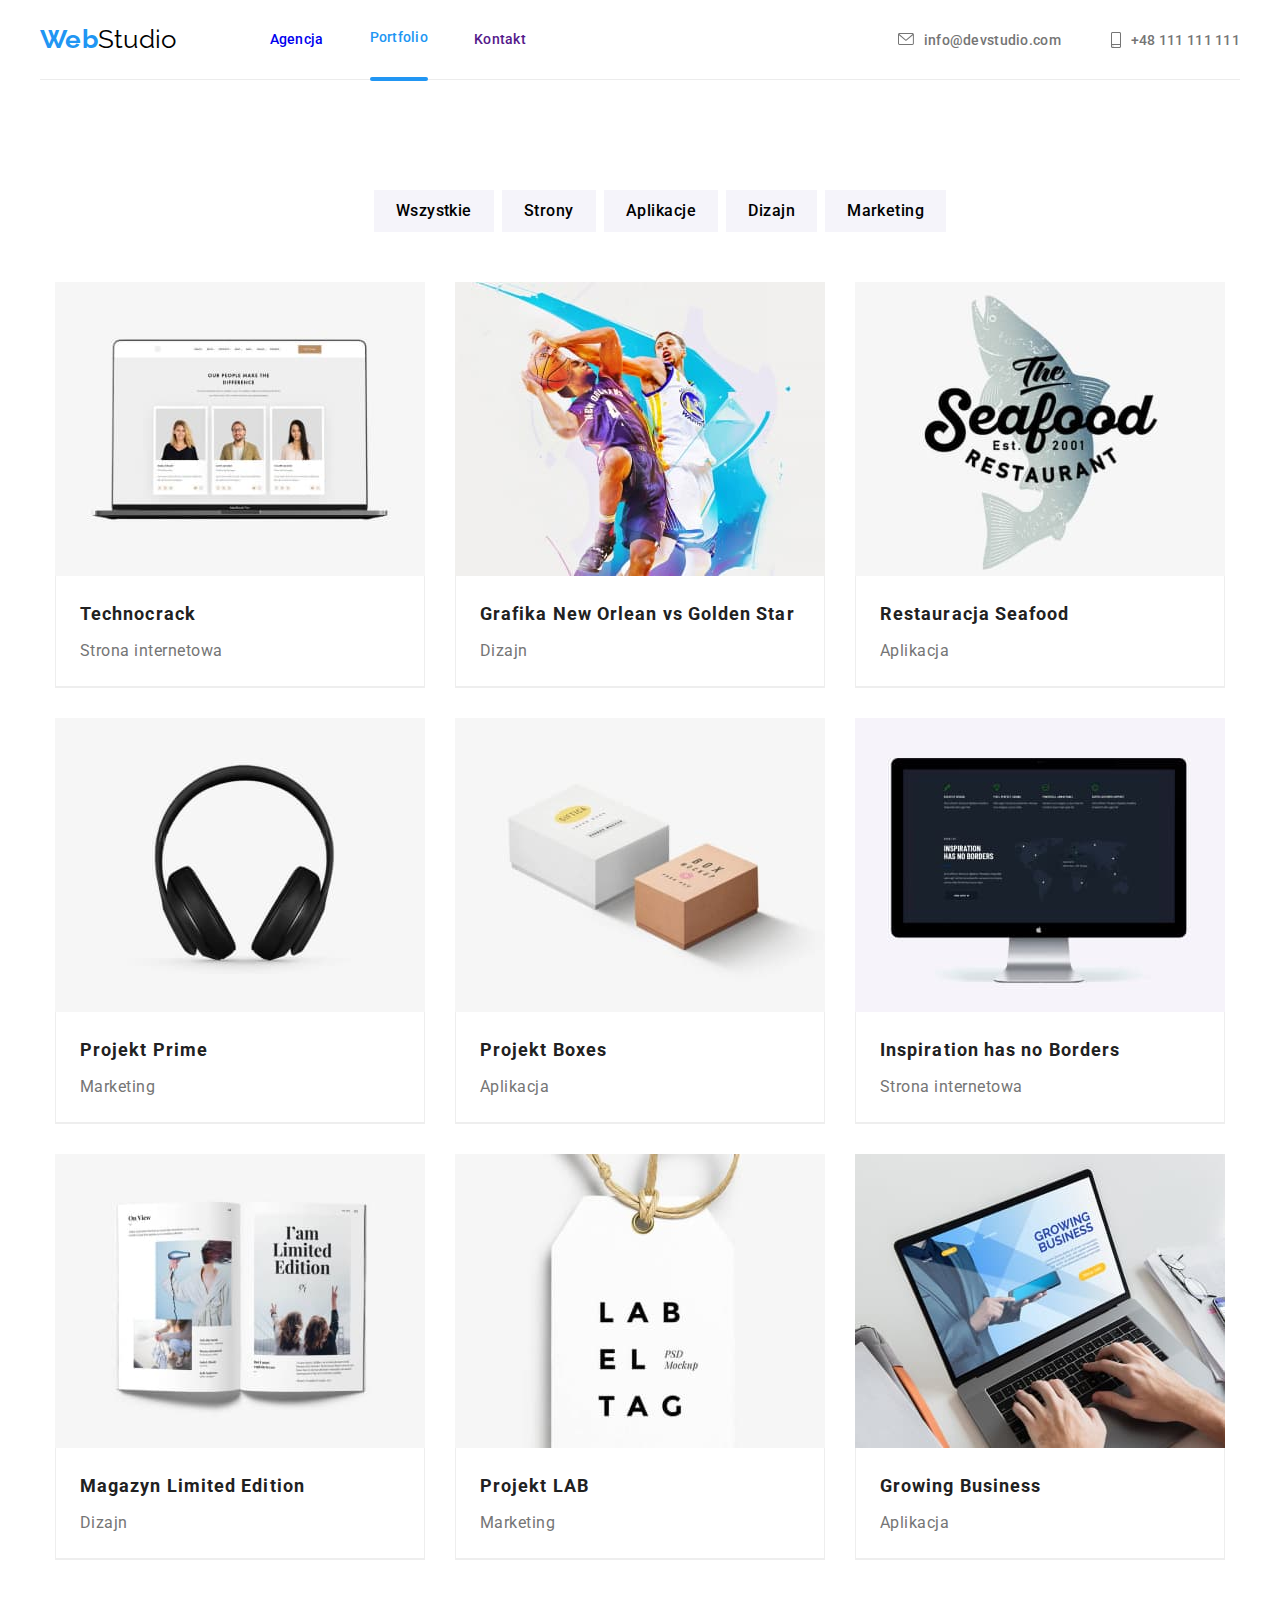
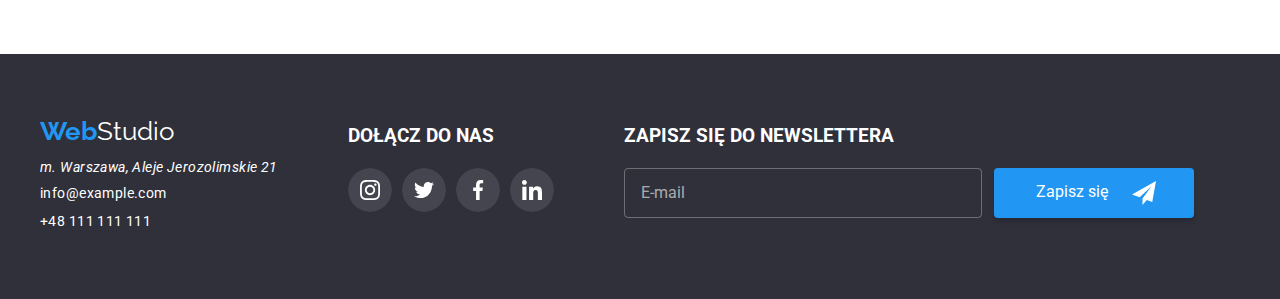
==== portfolio.html @ c9d97551 "BEM implemented into footer" ====
<!DOCTYPE html>
<html lang="pl">
<head>
    <link rel="preconnect" href="https://fonts.googleapis.com">
    <link rel="preconnect" href="https://fonts.gstatic.com" crossorigin>
    <link
        href="https://fonts.googleapis.com/css2?family=Oleo+Script&family=Raleway:wght@700&family=Roboto:wght@400;500;700;900&display=swap"
        rel="stylesheet">
    <title>goit-markup-hw-07</title>
    <meta charset="utf-8" />
    <link rel="stylesheet" href="./css/modern-normalize.min.css" />
    <link rel="stylesheet" href="./css/styles.css" />
</head>
    <body>
        <header class="header">
            <nav>
                <ul class="header__pages">
                    <li class="header__name">
                        <a href="./index.html">
                            <span class="title-left">Web</span><span class="title-right">Studio</span></a></li>
                    <li class="header__nav-list"><a class="header__link"
                            href="./index.html">Agencja</a></li>
                    <li class="header__nav-list header__pages-list--active"><a class="header__link header__link--active" href="./portfolio.html">Portfolio</a></li>
                    <li class="header__nav-list"><a class="header__link" href="">Kontakt</a></li>
                </ul>
            </nav>
            <div>
                <ul class="header__contacts">
                    <li class="header__contacts-list">
                        <a class="header__contacts-link" href="mailto:info@devstudio.com"><svg class="header__icon-mail">
                                <use href="./images/icons.svg#icon-envelope"></use>
                            </svg>info@devstudio.com</a>
                    </li>
                    <li class="header__contacts-list">
                        <a class="header__contacts-link" href="tel:+48111111111"><svg class="header__icon-phone">
                                <use href="./images/icons.svg#icon-smartphone"></use>
                            </svg>+48 111 111 111</a>
                    </li>
                </ul>
            </div>
        </header>
        <main class="container section">
            <div class="portfolio-button-box">
                <ul class="button-portfolio">
                    <li class="portfolio-button-list"><button class="portfolio-button-list-box" type="button">Wszystkie</button></li>
                    <li class="portfolio-button-list"><button class="portfolio-button-list-box" type="button">Strony</button></li>
                    <li class="portfolio-button-list"><button class="portfolio-button-list-box" type="button">Aplikacje</button></li>
                    <li class="portfolio-button-list"><button class="portfolio-button-list-box" type="button">Dizajn</button></li>
                    <li class="portfolio-button-list"><button class="portfolio-button-list-box" type="button">Marketing</button></li>
                </ul>
            </div>
            <section class="portfolio-central">
                <ul class="portfolio-central-images">
                    <li class="portfolio-central-images-list">
                        <figure class="portfolio-central-images-list-figure">
                            <img 
                            class="portfolio-central-image-image"
                            src="images/portfolio-technocrack.jpg"
                            alt="Otwarty laptop wyświetlający zdjęcia osób"
                            width="370"
                            height="294"
                            />
                            <div class="portfolio-central-images-list-figure-box">
                                <article class="portfolio-central-images-list-figure-article">
                                    <h4 class="portfolio-central-images-list-figure-article-text">Technocrack jest popularną platformą wykorzystywaną do rozpowszechniania koronawirusa. Firmy
                                        wykorzystują tę platformę
                                        do celów szpiegowskich i ataków na niezabezpieczone serwery konkurencji</h4>
                                </article>
                            </div>
                            <figcaption>
                                <h3>Technocrack</h3>
                                <p class="portfolio-central-images-list-text">Strona internetowa</p>
                            </figcaption>
                        </figure>    
                    </li>
                    <li class="portfolio-central-images-list">
                        <figure class="portfolio-central-images-list-figure">
                            <img
                            src="images/portfolio-neworleanvsgoldenstar.jpg"
                            alt="Dwoje koszukarzy w białej i fioletowej koszulce"
                            width="370"
                            height="294"
                            />
                            <div class="portfolio-central-images-list-figure-box">
                                <article class="portfolio-central-images-list-figure-article">
                                    <h4 class="portfolio-central-images-list-figure-article-text">Technocrack jest popularną platformą wykorzystywaną
                                        do rozpowszechniania koronawirusa. Firmy
                                        wykorzystują tę platformę
                                        do celów szpiegowskich i ataków na niezabezpieczone serwery konkurencji</h4>
                                </article>
                            </div>
                            <figcaption>
                                <h3>Grafika New Orlean vs Golden Star</h3>
                                <p class="portfolio-central-images-list-text">Dizajn</p>
                            </figcaption>
                        </Figure>    
                    </li>
                    <li class="portfolio-central-images-list">
                        <figure class="portfolio-central-images-list-figure">
                            <img
                            src="images/portfolio-restaurantseafood.jpg"
                            alt="Logo restauracji seafood z ryba w tle"
                            width="370"
                            height="294"
                            />
                            <div class="portfolio-central-images-list-figure-box">
                                <article class="portfolio-central-images-list-figure-article">
                                    <h4 class="portfolio-central-images-list-figure-article-text">Technocrack jest popularną platformą wykorzystywaną do rozpowszechniania koronawirusa. Firmy
                                        wykorzystują tę platformę
                                        do celów szpiegowskich i ataków na niezabezpieczone serwery konkurencji</h4>
                                </article>
                            </div>
                            <figcaption>
                                <h3>Restauracja Seafood</h3>
                                <p class="portfolio-central-images-list-text">Aplikacja</p>
                            </figcaption>
                        </Figure>    
                    </li>
                    <li class="portfolio-central-images-list">
                        <figure class="portfolio-central-images-list-figure">
                            <img
                            src="images/portfolio-projectprime.jpg"
                            alt="Czarne nauszne słuchawki"
                            width="370"
                            height="294"
                            />
                            <div class="portfolio-central-images-list-figure-box">
                                <article class="portfolio-central-images-list-figure-article">
                                    <h4 class="portfolio-central-images-list-figure-article-text">Technocrack jest popularną platformą wykorzystywaną do rozpowszechniania koronawirusa. Firmy
                                        wykorzystują tę platformę
                                        do celów szpiegowskich i ataków na niezabezpieczone serwery konkurencji</h4>
                                </article>
                            </div>
                            <figcaption>
                                <h3>Projekt Prime</h3>
                                <p class="portfolio-central-images-list-text">Marketing</p>
                            </figcaption>
                        </Figure>    
                    </li>
                    <li class="portfolio-central-images-list">
                        <figure class="portfolio-central-images-list-figure">
                            <img
                            src="images/portfolio-projectboxes.jpg"
                            alt="Otwarty laptop wyświetlający zdjęcia osób"
                            width="370"
                            height="294"
                            />
                            <div class="portfolio-central-images-list-figure-box">
                                <article class="portfolio-central-images-list-figure-article">
                                    <h4 class="portfolio-central-images-list-figure-article-text">Technocrack jest popularną platformą wykorzystywaną do rozpowszechniania koronawirusa. Firmy
                                        wykorzystują tę platformę
                                        do celów szpiegowskich i ataków na niezabezpieczone serwery konkurencji</h4>
                                </article>
                            </div>
                            <figcaption>
                                <h3>Projekt Boxes</h3>
                                <p class="portfolio-central-images-list-text">Aplikacja</p>
                            </figcaption>
                        </Figure>    
                    </li>
                    <li class="portfolio-central-images-list">
                        <figure class="portfolio-central-images-list-figure">
                            <img
                            src="images/portfolio-inspirationhasnoborders.jpg"
                            alt="Monitor z mapą na ciemnym tle"
                            width="370"
                            height="294"
                            />
                            <div class="portfolio-central-images-list-figure-box">
                                <article class="portfolio-central-images-list-figure-article">
                                    <h4 class="portfolio-central-images-list-figure-article-text">Technocrack jest popularną platformą wykorzystywaną do rozpowszechniania koronawirusa. Firmy
                                        wykorzystują tę platformę
                                        do celów szpiegowskich i ataków na niezabezpieczone serwery konkurencji</h4>
                                </article>
                            </div>
                            <figcaption>
                                <h3>Inspiration has no Borders</h3>
                                <p class="portfolio-central-images-list-text">Strona internetowa</p>
                            </figcaption>
                        </Figure>    
                    </li>
                    <li class="portfolio-central-images-list">
                        <figure class="portfolio-central-images-list-figure">
                            <img
                            src="images/portfolio-magazinlimitededition.jpg"
                            alt="Otwarte czasopismo z damskimi sprawami"
                            width="370"
                            height="294"
                            />
                            <div class="portfolio-central-images-list-figure-box">
                                <article class="portfolio-central-images-list-figure-article">
                                    <h4 class="portfolio-central-images-list-figure-article-text">Technocrack jest popularną platformą wykorzystywaną do rozpowszechniania koronawirusa. Firmy
                                        wykorzystują tę platformę
                                        do celów szpiegowskich i ataków na niezabezpieczone serwery konkurencji</h4>
                                </article>
                            </div>
                            <figcaption>
                                <h3>Magazyn Limited Edition</h3>
                                <p class="portfolio-central-images-list-text">Dizajn</p>
                            </figcaption>
                        </Figure>    
                    </li>
                    <li class="portfolio-central-images-list">
                        <figure class="portfolio-central-images-list-figure">
                            <img
                            src="images/portfolio-projectlab.jpg"
                            alt="Biała zawieszka z napisem lab el tag"
                            width="370"
                            height="294"
                            />
                            <div class="portfolio-central-images-list-figure-box">
                                <article class="portfolio-central-images-list-figure-article">
                                    <h4 class="portfolio-central-images-list-figure-article-text">Technocrack jest popularną platformą wykorzystywaną do rozpowszechniania koronawirusa. Firmy
                                        wykorzystują tę platformę
                                        do celów szpiegowskich i ataków na niezabezpieczone serwery konkurencji</h4>
                                </article>
                            </div>
                            <figcaption>
                                <h3>Projekt LAB</h3>
                                <p class="portfolio-central-images-list-text">Marketing</p>
                            </figcaption>
                        </Figure>    
                    </li>
                    <li class="portfolio-central-images-list">
                        <figure class="portfolio-central-images-list-figure">
                            <img
                            src="images/portfolio-growingbusiness.jpg"
                            alt="Otwarty laptop wyświetlający zdjęcia osób"
                            width="370"
                            height="294"
                            />
                            <div class="portfolio-central-images-list-figure-box">
                                <article class="portfolio-central-images-list-figure-article">
                                    <h4 class="portfolio-central-images-list-figure-article-text">Technocrack jest popularną platformą wykorzystywaną do rozpowszechniania koronawirusa. Firmy
                                        wykorzystują tę platformę
                                        do celów szpiegowskich i ataków na niezabezpieczone serwery konkurencji</h4>
                                </article>
                            </div>
                            <figcaption>
                                <h3>Growing Business</h3>
                                <p class="portfolio-central-images-list-text">Aplikacja</p>
                            </figcaption>
                        </Figure>    
                    </li>
                    
                </ul>
            </section>
        </main>
        <div class="section-footer">
            <footer class="footer">
                <ul class="footer__contact">
                    <li class="footer__name">
                        <a class="footer__name-label" href="./index.html">
                            <span class="title-left">Web</span><span class="title-right title-right--footer">Studio</span></a>
                    </li>
                    <li>
                        <address class="footer__address">m. Warszawa, Aleje Jerozolimskie 21</address>
                    </li>
                    <li><a class="footer__address footer__address--active" href="mailto:info@example.com">info@example.com</a>
                    </li>
                    <li><a class="footer__address footer__address--active" href="tel:+48111111111">+48 111 111 111</a></li>
                </ul>
                <div class="footer__container footer__container--margin">
                    <h3>DOŁĄCZ DO NAS</h3>
                    <ul class="footer__portals">
                        <li class="footer__portals-list">
                            <a class="footer__portals-link" href=""><svg class="footer__icon">
                                    <use href="./images/icons.svg#icon-instagram"></use>
                                </svg></a>
                        </li>
                        <li class="footer__portals-list">
                            <a class="footer__portals-link" href=""><svg class="footer__icon">
                                    <use href="./images/icons.svg#icon-twitter"></use>
                                </svg></a>
                        </li>
                        <li class="footer__portals-list">
                            <a class="footer__portals-link" href=""><svg class="footer__icon">
                                    <use href="./images/icons.svg#icon-facebook"></use>
                                </svg></a>
                        </li>
                        <li class="footer__portals-list">
                            <a class="footer__portals-link" href=""><svg class="footer__icon">
                                    <use href="./images/icons.svg#icon-linkedin"></use>
                                </svg></a>
                        </li>
                    </ul>
                </div>
                <div class="footer__container">
                    <h3>ZAPISZ SIĘ DO NEWSLETTERA</h3>
                    <form class="footer__form" autocomplete="on">
        
                        <label for="user_email_footer"></label>
                        <input class="footer__input" required type="email" placeholder="E-mail" name="email_footer"
                            id="user_email_footer" />
                        <button class="footer__button" type="submit">Zapisz się <svg class="footer__button-icon">
                                <use href="./images/icons.svg#icon-send"></use>
                            </svg></button>
        
                    </form>
                </div>
            </footer>
        </div>
    </body>
---- css/styles.css ----
:root {
    --brand-color-background-overall: #FFFFFF;
    --brand-color-font-overall: #212121;
    --brand-color-font-overall-2:#FFFFFF;
    --brand-color-hover: #2196F3;
    --brand-color-hover-2:#268d19;
    --brand-color-hover-filter: invert(43%) sepia(53%) saturate(1652%) hue-rotate(184deg) brightness(101%) contrast(91%);
    --brand-color-background: #FFFFFF;
    --brand-color-titleleft: #2196F3;
    --brand-color-titleright: #000;
    --brand-color-titleright-footer: #FFFFFF;
    --brand-color-contact-header: #757575;
    --brand-color-address-footer: #FFFFFF;
    --brand-color-background-footer: #2F303A;
    --brand-color-contact-footer: rgba(255, 255, 255, 0.6);
    --brand-color-background-main-top: #2F303A;
    --brand-color-main-top-text: #FFFFFF;
    --brand-color-article-p: #757575;
    --brand-color-main-button-boxshadow: rgba(0, 0, 0, 0.15);
    --brand-color-main-bottom-background:#F5F4FA;
    --brand-color-port-button-background:#F5F4FA;
    --brand-color-port-button-hover:#FFFFFF;
    --brand-color-port-button-hover-boxshadow1: rgba(0, 0, 0, 0.1);
    --brand-color-port-button-hover-boxshadow2: rgba(0, 0, 0, 0.08);
    --brand-color-port-button-hover-boxshadow3: rgba(0, 0, 0, 0.12);
    --brand-color-port-central-border:#EEEEEE;
    --brand-color-header-border:#ECECEC;
    --brand-color-main-article-box-background: #F5F4FA;
    --brand-color-footer-icons-background:rgba(255, 255, 255, 0.1);
    --brand-color-button-mainpage:#FFFFFF;
    --brand-color-main-bottom-team-list-border:#AFB1B8;
    --brand-color-portfolio-central-border:1px solid #EEEEEE;
    --portfolio-central-images-list-box-shadow: 0px 1px 1px rgba(0, 0, 0, 0.12), 0px 4px 4px rgba(0, 0, 0, 0.06), 1px 4px 6px rgba(0, 0, 0, 0.16);
    --main-bottom-list-box-shadow:0px 1px 3px rgba(0, 0, 0, 0.12), 0px 1px 1px rgba(0, 0, 0, 0.14), 0px 2px 1px rgba(0, 0, 0, 0.2);
    --brand-color-svg:#757575;
    --brand-color-svg-clients:#afb1b8;
    --color-main-central-img-text:rgba(47, 48, 58, 0.8);
    --brand-color-portfolio-central-overlay:#2196F3;
    --color-modal-cross:#000000;
    --color-footer-placeholder:rgba(255, 255, 255, 0.6);
    --color-modal-font:#757575;
    --color-modal-form-icon:#212121;
}
body {
    font-family: 'Roboto', sans-serif;
    background: var(--brand-color-background-overall);
    color:var(--brand-color-font-overall);
    
}
h1, h2, h3, p {
    margin: 0px;
}
/* -----------------HEADER START----------------- */
.header{
    background-color: var(--brand-color-background);
    display: flex;
    justify-content: space-between;
    align-items: center;
    height: 80px;
    border-bottom: 1px solid var(--brand-color-header-border);
    width: 1200px;
    margin: 0px auto;
}

.header__pages{
    display: flex;
    list-style: none;
    align-items: center;
    padding: 0px;
}

.header__pages a {
    font-weight: 500;
    font-size: 14px;
    line-height: 1.1428;
    letter-spacing: 0.02em;
    text-decoration: none;
}

.header__name {
    margin-right: 93px;
}

.title-left {
    font-family: 'Raleway', sans-serif;
    color: var(--brand-color-titleleft);
    font-size: 26px;
    font-weight: 700;
    line-height: 1.1738;
    letter-spacing: 3%;
}

.title-right {
    font-family: 'Raleway', sans-serif;
    color: var(--brand-color-titleright);
    font-size: 26px;
    font-weight: 400;
    line-height: 1.383;
    letter-spacing: 3%;
}

.header__nav-list {
    margin-right: 46px;
}

.header__pages-list--active::after {
    content: "";
    position: relative;
    right: 0px;
    bottom: -30px;
    background: var(--brand-color-hover);
    height: 4px;
    display: block;
    border-radius: 2px;
}

.header__link {
    transition-property: color;
    transition-duration: 250ms;
    transition-timing-function: cubic-bezier(0.4, 0, 0.2, 1);
}

.header__link--active {
    color: var(--brand-color-hover);
}

.header__link:hover,
.header__link:focus-within {
    color: var(--brand-color-hover);
}

.header__contacts {
    display: flex;
    list-style: none;

}
.header__contacts-list {
    margin-left: 50px;
    display: flex;
    align-items: center;
}

.header__contacts-link{
    display: flex;
    align-items: center;
    text-decoration: none;
    font-weight: 500;
    font-size: 14px;
    line-height: 1.1428;
    letter-spacing: 0.02em;
    color: var(--brand-color-contact-header);
    transition-property: color, fill;
    transition-duration: 250ms, 250ms;
    transition-timing-function: cubic-bezier(0.4, 0, 0.2, 1), cubic-bezier(0.4, 0, 0.2, 1);
    fill: var(--brand-color-svg);
}

.header__tel {
    display: flex;
    align-items: center;
    font-weight: 500;
    font-size: 14px;
    line-height: 1.1428;
    letter-spacing: 0.02em;
    text-decoration: none;
    color: var(--brand-color-contact-header);
}

.header__contacts-link:hover,
.header__contacts-link:focus-within {
    color: var(--brand-color-hover);
    fill: var(--brand-color-hover);
}

.header__icon-mail {
    width: 16px;
    height: 12px;
    margin-right: 10px;
    cursor: pointer;
}

.header__icon-phone {
    width: 10px;
    height: 16px;
    margin-right: 10px;
    cursor: pointer;
}
/* --------HEADER END-------------- */
/* -----------FOOTER START--------------- */
.section-footer {
    display: flex;
    background-color: var(--brand-color-background-footer);
 }

.footer {
    display: flex;
    background-color: var(--brand-color-background-footer);
    width: 1200px;
    margin: 0px auto;
}

.footer__contact {
    list-style: none;
    padding-top: 60px;
    padding-bottom: 60px;
    margin-top: 0px;
    margin-bottom: 0px;
    margin-right: 70px;
    padding-left: 0px;
}

.footer__name {
    margin-bottom: 20px;
}

.footer__name-label {
    text-decoration: none;
}

.title-right--footer {
    color: var(--brand-color-titleright-footer);
}

.footer__contact li {
    margin-bottom: 9px;
}

.footer__address {
    font-size: 14px;
    line-height: 1.1714;
    letter-spacing: 0.03em;
    color: var(--brand-color-address-footer);
    text-decoration: none;
}

.footer__address--active {
    transition-property: color;
    transition-duration:  250ms;
    transition-timing-function: cubic-bezier(0.4, 0, 0.2, 1);
}

.footer__address--active:hover,
.footer__address--active:focus-within {
    color: var(--brand-color-hover);
}

.footer__container--margin {
    margin-right: 70px;
}

.footer__container {
    padding-top: 72px;
}

.footer__container h3 {
    size: 14px;
    color: var(--brand-color-background-overall);
    margin-bottom: 20px;
}

.footer__portals {
    display: flex;
    align-items: center;
    justify-content: center;
    padding-left: 0px;
    gap: 10px;
    margin: 0px;
}

.footer__portals-list {
    list-style: none;
    --color3: var(--brand-color-background-overall);
}

.footer__portals-link {
    fill: var(--brand-color-footer-icons-background);
    transition-property: fill;
    transition-duration: 250ms;
    transition-timing-function: cubic-bezier(0.4, 0, 0.2, 1);
}

.footer__portals-link:hover,
.footer__portals-link:focus {
    fill: var(--brand-color-hover);
}

.footer__icon {
    width: 44px;
    height: 44px;
    border-radius: 50%;
    cursor: pointer
}

.footer__form {
    display: flex;
    transition-property: background-color;
    transition-duration: 250ms;
    transition-timing-function: cubic-bezier(0.4, 0, 0.2, 1);
}

.footer__input {
    width: 358px;
    height: 50px;
    border: 1px solid rgba(255, 255, 255, 0.3);
    border-radius: 4px;
    background: none;
    color: var(--brand-color-hover);
    padding-left: 16px;
}

.footer__input::placeholder {
    color: var(--color-footer-placeholder);
}

.footer__button {
    display: flex;
    align-items: center;
    margin-left: 12px;
    height: 50px;
    width: 200px;
    background-color: var(--brand-color-hover);
    color: var(--brand-color-font-overall-2);
    box-shadow: 0px 4px 4px rgba(0, 0, 0, 0.15);
    border-radius: 4px;
    padding-left: 42px;
    cursor: pointer;
    padding-right: 0px;
    border: none;
    transition-property: background-color;
    transition-duration: 250ms;
    transition-timing-function: cubic-bezier(0.4, 0, 0.2, 1);
}

.footer__button:hover,
.footer__button:focus {
    background-color: var(--brand-color-hover-2);
}

.footer__button-icon {
    width: 24px;
    height: 24px;
    fill: var(--brand-color-font-overall-2);
    margin-left: 24px;
}

/* -------------FOOTER END----------------- */
/* --------END BEM------------ */





.container {
    
    width: 1200px;
    margin: 0px auto;
    }
.section {
    padding-top: 94px;
    padding-bottom: 94px;
    
}
.header-box{
    display: block;
    background-color: var(--brand-color-background);    
}
.main-top-box {
    display: block;
    background-color: var(--brand-color-background-main-top);
}
.header-main {
    background-color: var(--brand-color-background);
    display:flex;
    justify-content: space-between;
    align-items: center;
    height: 80px;
    border-bottom: 1px solid var(--brand-color-header-border);
    
}
.title-header {
    display: flex;
    list-style: none;
    align-items: center;
    padding: 0px;
    
}

.header-link-name{
    margin-right: 93px;
}
.header-link {
    margin-right: 46px;
}
.header-link-contact {
    margin-left:50px;
    display: flex;
    align-items: center;
}
.title-side-left {
    font-family: 'Raleway', sans-serif;
    color: var(--brand-color-titleleft);
    font-size: 26px;
    font-weight: 700;
    line-height: 1.1738;
    letter-spacing: 3%;}

.title-side-right {
        font-family: 'Raleway', sans-serif;
        color: var(--brand-color-titleright);
        font-size: 26px;
        font-weight: 400;
        line-height: 1.383;
        letter-spacing: 3%;}
.title-side-right-footer {
        font-family: 'Raleway', sans-serif;
        color: var(--brand-color-titleright-footer);
        font-size: 26px;
        font-weight: 400;
        line-height: 1.383;
        letter-spacing: 3%;}
.title-header a {
        font-weight: 500;
        font-size: 14px;
        line-height: 1.1428;
        letter-spacing: 0.02em;
        
        text-decoration: none;
        }
.header-contacts {
    display: flex;
    list-style: none;
    
}
.icons-svg-header-mail {
    width:16px;
    height:12px;
    margin-right: 10px;
    cursor: pointer;
    
    

}

.icons-svg-header-phone {
    width:10px;
    height:16px;
    margin-right: 10px;
    cursor: pointer;
    
}

 .header-link-contact:hover a, .header-link-contact:focus-within a {
     color: var(--brand-color-hover);
   
}

.mail-header {
    display: flex;
    align-items: center;
    text-decoration: none;
    font-weight: 500;
    font-size: 14px;
    line-height: 1.1428;
    letter-spacing: 0.02em;
    color: var(--brand-color-contact-header);
}
.tel-header {
        display: flex;
        align-items: center;
        font-weight: 500;
        font-size: 14px;
        line-height: 1.1428;
        letter-spacing: 0.02em;
        text-decoration: none;
        color: var(--brand-color-contact-header);
}
.link-active-color{
    fill: var(--brand-color-svg);
    transition-property: color, fill;
    transition-duration: 250ms, 250ms;
    transition-timing-function: cubic-bezier(0.4, 0, 0.2, 1), cubic-bezier(0.4, 0, 0.2, 1);
        
}
.link-active-color:hover, .link-active-color:focus-within {
    color: var(--brand-color-hover);
    fill: var(--brand-color-hover);
}

.active-page-color-highlighting {
    color: var(--brand-color-hover);
    
}
 .footer-box {
     display: block;
     background-color: var(--brand-color-background-footer);
 }
.title-name-footer {
        text-decoration: none;
}
.address-footer {
        font-size: 14px;
        line-height: 1.1714;
        letter-spacing: 0.03em;
        color: var(--brand-color-address-footer);
}
.footer-main {
    display: flex;
        background-color: var(--brand-color-background-footer);
}
.footer-list {
    list-style: none;
    padding-top: 60px;
    padding-bottom: 60px;
    margin-top: 0px;
    margin-bottom: 0px;
    margin-right: 70px;
    padding-left: 0px;
}
.footer-link-name {
    margin-bottom: 20px;
}
.footer-link {
    margin-bottom: 9px;
}
.tel-footer {
        font-size: 14px;
        line-height: 1.1714;
    text-decoration: none;
        letter-spacing: 0.03em;
        color: var(--brand-color-contact-footer);
}

.mail-footer {
        font-size: 14px;
        line-height: 1.1714;
        text-decoration: none;
        letter-spacing: 0.03em;
        color: var(--brand-color-contact-footer);
}
.footer-icon-box{
    padding-top: 72px;
    margin-right: 70px;
    
}
.footer-icon-box h3 {
    size: 14px;
    color:var(--brand-color-background-overall);
    margin-bottom: 20px;
}
.main-footer-list-box {
    display: flex;
    align-items: center;
    justify-content: center;
    padding-left: 0px;
    gap: 10px;
    margin: 0px;
}

.main-footer-list-box-list {
    display: flex;
        --color3: var(--brand-color-background-overall);
    
}

.main-footer-list-box-icon {
    width: 44px;
    height: 44px;
    border-radius: 50%;
    cursor: pointer

}


.main-footer-list-box-link{
    fill: var(--brand-color-footer-icons-background);
    transition-property: color, fill;
    transition-duration: 250ms, 250ms;
    transition-timing-function: cubic-bezier(0.4, 0, 0.2, 1), cubic-bezier(0.4, 0, 0.2, 1);
}
.main-footer-list-box-link:hover, .main-footer-list-box-link:focus{
    fill: var(--brand-color-hover);
}

.main-top-box {
    display: block;
        background-color: var(--brand-color-background-main-top);
}

.main-top-background {
    background-image: linear-gradient(
        0deg,
        rgba(47, 48, 58, 0.4) 0%,
        rgba(47, 48, 58, 0.4) 100%
        ),
        url("../images/peopleonmeeting.jpg");
        background-size: cover;
        max-width: 1600px;
        background-position: center;
        background-repeat: no-repeat;
    background-color: var(--brand-color-background-main-top);
        height: 600px;
        display: flex;
        flex-direction: column;
        align-items: center;

        
}

.text-mainpage-box {
    display: flex;
    padding-top: 200px;
    width: 696px;
    height: 120px;
    margin-bottom: 30px;
}
.text-mainpage {
        
        font-weight: 900;
        font-size: 44px;
        line-height: 1.364;
        text-align: center;
        letter-spacing: 0.06em;
        text-transform: uppercase;
        color: var(--brand-color-main-top-text);
        
}
.button-mainpage-box{
    display: flex;
    box-sizing:border-box ;
    margin-top: 130px;
    
    
    
}
.button-mainpage {
        cursor: pointer;
        background-color: var(--brand-color-hover);
        box-shadow: 0px 4px 4px var(--brand-color-main-button-boxshadow);
        border-radius: 4px;
        border-color: var(--brand-color-hover);
        width: 200px;
        height: 50px;
        color:var(--brand-color-button-mainpage);
       
        
}
.article-mainpage-container {
    display: block;
    background-color: var(--brand-color-background);
}
.article-mainpage{
margin-bottom: 94px;
}
.article-mainpage-box {
    display: flex;
    list-style: none;
    padding: 0px;
    margin: 0px;
    justify-content: center;
    gap: 30px;

}
.article-mainpage-list-box{
    display: flex;
    align-items: center;
    justify-content: center;
    width: 270px;
    height: 120px;
    background-color: var(--brand-color-main-article-box-background) ;
    margin-bottom: 30px;
  
}
.article-mainpage-list-box-images{
    width: 70px;
    height: 70px;
    
}
.article-mainpage h3 {
font-weight: 700;
    font-size: 14px;
    line-height: 1.1428;
    letter-spacing: 0.03em;
    text-transform: uppercase;
    
   
}

.article-mainpage p {
    font-size: 14px;
    line-height: 1.714;
    letter-spacing: 0.03em;
    color: var(--brand-color-article-p);
    
}
.main-central{
    background-color: var(--brand-color-background);
}

.main-central h2 {
        font-size: 36px;
        line-height: 1.167;
        text-align: center;
        letter-spacing: 0.03em;
        
}
.main-central-img-box{
    
    display: flex;
    list-style: none;
    margin-top: 50px;
    padding:0px;
    justify-content: center;
    gap: 30px;
    max-height: 294px;
}
.main-central-img-list{
    position:relative;
    
     
    

}
.main-central-img{
    display: block;
    max-width: 100%;
    height: auto;
}
.main-central-img-text{
    display: flex;
    align-items: center;
    justify-content: center;
    height: 70px;
    width:370px;
    position: absolute;
    bottom:0px;
    color:var(--brand-color-font-overall-2);
    font-size: 14px; 
    text-align: center;
    background-color: var(--color-main-central-img-text);
    
    /* padding-top:27px ;
    padding-bottom: 27px;
    padding-left: auto;
    padding-right:auto; */
    /* padding: 27px 96px; */
}
.main-bottom-container {
    display: block;
    background-color: var(--brand-color-main-bottom-background);
}
.main-bottom {   
    display: flex;
    flex-direction: column;
        background-color: var(--brand-color-main-bottom-background);
        align-items: center;
}
.main-bottom-box {
    display: flex;
    list-style: none;
    justify-content: center;
    margin-top: 50px;
    gap: 30px;
    padding: 0px;
    
}
.main-bottom-figure {
    margin: 0;
    margin-bottom: 16px;
    
}

.main-bottom-list {
    display: flex;
    flex-direction: column;
    background-color: var(--brand-color-background-overall);
    box-shadow: var(--main-bottom-list-box-shadow);
        border-radius: 0px 0px 4px 4px;
}
.main-bottom-list-figcaption{
    margin-top: 30px;
    
}

.main-bottom h2 {

font-size: 36px;
line-height: 1.167;
text-align: center;
letter-spacing: 0.03em;

}
.main-bottom h3 {
        margin-bottom: 10px;
        font-weight: 500;
        font-size: 16px;
        line-height: 1.188;
        text-align: center;
        letter-spacing: 0.03em;
       
}
.main-bottom p {    
        font-size: 16px;
        line-height: 1.188;
            text-align: center;
        letter-spacing: 0.03em;
            color: var(--brand-color-article-p);
}
.main-bottom-list-container {
    display: flex;
    align-items: center;
    justify-content: center;
    padding-bottom: 30px;
    padding-left: 0px;
    gap: 10px;
}

.main-bottom-list-container-list {
    display: flex;
}
.main-bottom-list-container-link{
    fill: var(--brand-color-footer-icons-background);
        transition-property: color, fill;
        transition-duration: 250ms, 250ms;
        transition-timing-function: cubic-bezier(0.4, 0, 0.2, 1), cubic-bezier(0.4, 0, 0.2, 1);
}
.main-bottom-list-container-link:hover, .main-bottom-list-container-link:focus{
    fill:var(--brand-color-hover);
}
.main-bottom-list-container-icon {
    width: 44px;
    height: 44px;
    border-radius: 50%;
    cursor: pointer;
}

.main-bottom-list-container-list:hover,
.main-bottom-list-container-list:focus-within {
    --color3: var(--brand-color-background-overall);
    
}

.main-bottom-team {
    display: flex;
    flex-direction:column;
    align-items: center;
    }
.main-bottom-team h2 {
    margin-bottom: 50px;
    font-size: 36px;
}
.main-bottom-team-box{
    display: flex;
    gap: 30px;
    padding: 0px;

}
.main-bottom-team-list {
    display: flex;
    width: 170px;
    height: 92px;
    border: 1px solid var(--brand-color-main-bottom-team-list-border);
    border-radius: 4px;
}

.main-bottom-team-link {
    display: flex;
    fill: var(--brand-color-svg-clients);
        transition-property: color, fill;
        transition-duration: 250ms, 250ms;
        transition-timing-function: cubic-bezier(0.4, 0, 0.2, 1), cubic-bezier(0.4, 0, 0.2, 1);
}
.main-bottom-team-link:hover, .main-bottom-team-link:focus{
    fill: var(--brand-color-hover);
}
.main-bottom-team-icon {
    padding-left: 32px;
    padding-right: 32px;
    object-fit: contain;
    max-width: 170px;
    max-height: 92px;
    cursor: pointer;
}

.main-bottom-team-list:hover,
.main-bottom-team-list:focus-within {
    border: 1px solid var(--brand-color-hover);
    border-radius: 4px;
    --color3: var(--brand-color-hover);

}
/*
.main-bottom-team-list {
    display: flex;
    width: 170px;
        height: 92px;
        border: 1px solid #AFB1B8;
            border-radius: 4px;

}
.main-bottom-team-list:hover, .main-bottom-team-list:focus{
    border: 1px solid var(--brand-color-hover);
}
.main-bottom-team-list-icons{
padding-left: 32px;
padding-right: 32px;
object-fit: contain;
}
.main-bottom-team-list-icons:hover, .main-bottom-team-list-icons:focus{
    --color3: var(--brand-color-hover);
}
/*.main-bottom li {
    background-color: var(--brand-color-background);
}*/
.portfolio-button-box{
    margin-bottom: 50px;
}
.button-portfolio {
    display: flex;
    list-style: none;
    justify-content: center;
    gap: 8px;

}
.button-portfolio button {
    cursor: pointer;
    background-color: var(--brand-color-port-button-background);
    border:none;
    font-weight: 500;
    font-size: 16px;
    line-height: 1.625;
    text-align: center;
    letter-spacing: 0.03em;
    transition-property: color, background-color, box-shadow, border-radius;
    transition-duration: 250ms;
    transition-timing-function: cubic-bezier(0.4, 0, 0.2, 1);
    
       
}

.portfolio-button-list-box {
    padding: 8px 22px;
    margin: 0px;
}
.button-portfolio button:hover,.button-portfolio button:focus {
    background-color: var(--brand-color-hover);
    color: var(--brand-color-port-button-hover);
    box-shadow: 0px 3px 1px var(--brand-color-port-button-hover-boxshadow1), 0px 1px 2px var(--brand-color-port-button-hover-boxshadow2), 0px 2px 2px var(--brand-color-port-button-hover-boxshadow3);
    border-radius: 4px;
}
.portfolio-central-images{
    display: flex;
    list-style: none;
    flex-wrap: wrap;
    gap:30px;
    padding: 0px;
    justify-content: center;
    margin: 0px;
}

.portfolio-central-images-list{
    
    flex-basis: calc((100% - 2 * 30px) / 3);
    max-width: 370px;
    cursor: pointer;
    transition-property: box-shadow;
    transition-duration: 250ms;
    transition-timing-function: cubic-bezier(0.4, 0, 0.2, 1);
    
    
}
.portfolio-central-images-list:hover, .portfolio-central-images-list:focus{
    box-shadow: var(--portfolio-central-images-list-box-shadow);
     
}
.portfolio-central-images-list:hover .portfolio-central-images-list-figure-article{
    
    transform:translateY(0%)
}
.portfolio-central-images-list-figure-box{
    width: 370px;
    height: 294px;
    position: absolute;
    overflow: hidden;
    
}
.portfolio-central-images-list-figure-article{
    display: flex;
    width: 370px;
    height:294px;
    background-color: var(--brand-color-portfolio-central-overlay);
    transform:translateY(101%);
    transition-property: box-shadow transform;
    transition-duration: 250ms;
    transition-timing-function: cubic-bezier(0.4, 0, 0.2, 1);
    
    
    }
.portfolio-central-images-list-figure-article-text{
    margin: 0px;
    font-weight: 400;
    display: flex;
    align-items: center;
    justify-items: center;
    letter-spacing: 0.03em;
    color:var(--brand-color-font-overall-2);
    font-size: 18px;
    padding-left: 24px;
    padding-right: 24px;
    width: 100%;
    height: 100%;
    line-height: 28px
    

}
.portfolio-central-images-list-figure{
    position: relative;
}

.portfolio-central figure {
    display: flex;
    flex-direction: column;
    margin: 0px;
    }
.portfolio-central figcaption {
    padding:20px 24px;
    border-right: var(--brand-color-portfolio-central-border);
    border-bottom: var(--brand-color-portfolio-central-border);
    border-left: var(--brand-color-portfolio-central-border);
}.portfolio-central li {
    background-color: var(--brand-color-background);
    border-bottom: 1px solid var(--brand-color-port-central-border);
}
.portfolio-central h3 {
    font-size: 18px;
    line-height: 2;
    letter-spacing: 0.06em;
    margin-bottom: 4px;
    
}
.portfolio-central-images-list-text{
    font-size: 16px;
    line-height: 1.875;
    letter-spacing: 0.03em;
    color: var(--brand-color-article-p);
    
}

.modal{
    display: flex;
    color:var(--color-modal-font);
    flex-direction: column;
    align-items: center;
    padding: 40px;
    position: absolute;
    top:50%;
    left:50%;
    background-color: var(--brand-color-background-overall);
    position:fixed;
    z-index: 2;
    transition-property: visiblity, opacity, transform;
    visibility: visible;
    transition-duration: 3s;
    transform: translateX(-50%) translateY(-50%) scale(1) rotate(720deg);
    transition-timing-function: cubic-bezier(0.4, 0, 0.2, 1);
    opacity: 1;
    width: 528px;
    height: 581px;               
    box-shadow: 0px 1px 3px rgba(0, 0, 0, 0.12), 0px 1px 1px rgba(0, 0, 0, 0.14), 0px 2px 1px rgba(0, 0, 0, 0.2);
    border-radius: 4px;
    font-size: 12px;
    }

.button-modal-close{
    position:absolute;
    display: flex;
    align-items: center;
    justify-content: center;
    cursor: pointer;
    top: 8px;
    right:8px;
    width: 30px;
    height: 30px;
    border-radius: 50%;
    background: var(--brand-color-background-overall);
    border: 1px solid rgba(0, 0, 0, 0.1);
}
.button-modal-close-svg{
    display: flex;
    fill:var(--color-modal-cross);
    width: 11px;
    height: 11px;
    right: 0px;
}
.backdrop{
    position: fixed;
    left: 0;
    top:0;
    width: 100%;
    height: 100%;
    background: rgba(0, 0, 0, 0.2);
    transition-property: visiblity, opacity, transform;
        visibility: visible;
        transition-duration: 1s;
        transform:  scale(1) rotate(720deg);
        transition-timing-function: cubic-bezier(0.4, 0, 0.2, 1);
        opacity: 1;
    }

.active::after{
    content:"";
    position:relative;
    right: 0px;
    bottom: -30px;
    background: var(--brand-color-hover);
    height: 4px;
    display: block;
    border-radius: 2px;
}
.is-hidden {
    pointer-events: none;
    transition-property: visiblity, opacity, transform;
    transform: scale(0) rotate(360deg) skew(40deg, 40deg);
    visibility: hidden;
    opacity: 0;
    transition-duration: 3s;
    transition-timing-function: cubic-bezier(0.4, 0, 0.2, 1);
}
.footer-form-box{

    padding-top: 72px;

    
}
.form-footer{
    display: flex;
    transition-property: background-color;
        transition-duration: 250ms;
        transition-timing-function: cubic-bezier(0.4, 0, 0.2, 1);
}
.form-footer button{
        transition-property: background-color;
        transition-duration: 250ms;
        transition-timing-function: cubic-bezier(0.4, 0, 0.2, 1);
}
.footer-form-box h3{
    color:var(--brand-color-font-overall-2);
    margin-bottom: 20px;
}

.form-footer-button{
    display: flex;
    align-items: center;
    margin-left: 12px;
    height: 50px;
    width: 200px;
    background-color:var(--brand-color-hover) ;
    color: var(--brand-color-font-overall-2);
    box-shadow: 0px 4px 4px rgba(0, 0, 0, 0.15);
    border-radius: 4px;
    padding-left: 42px;
    cursor: pointer;
    padding-right: 0px;
    border: none;
    
}
.form-footer-button-svg{
    width: 24px;
    height: 24px;
    fill:var(--brand-color-font-overall-2);
    margin-left: 24px;
}

.form-footer-input-email{
    width: 358px;
        height: 50px;
        border: 1px solid rgba(255, 255, 255, 0.3);
        border-radius: 4px;
        background: none;
        color: var(--brand-color-hover);
        padding-left: 16px;
}
.form-footer-input-email::placeholder{
    
    color:var(--color-footer-placeholder);
}
.modal h2{
    font-size: 20px;
    text-align: center;
    color:var(--brand-color-font-overall) ;
}
.modal-form-container{
    width: 100%;
    list-style: none;
    padding-left: 0px;
}
.modal-form-box{
    display: flex;
    align-items: center;
    border: 1px solid rgba(33, 33, 33, 0.2);
    border-radius: 4px;
    height: 40px;
    margin-top:4px;
    
}

.modal-active{
    transition-property: color, fill, border-color;
        transition-duration: 250ms, 250ms, 250ms;
        transition-timing-function: cubic-bezier(0.4, 0, 0.2, 1), cubic-bezier(0.4, 0, 0.2, 1), cubic-bezier(0.4, 0, 0.2, 1);
}
.modal-active:hover,
.modal-active:focus-within {
    
    color: var(--brand-color-hover);
    border-color: #2196F3;
}
.modal-active::after{
    fill: var(--brand-color-hover);
}
.modal-form-icon-name-svg{
    width: 15px;
    height: 12px;
    fill:var(--color-modal-form-icon);
    margin-left: 15px;
    margin-right: 15px;
}
.modal-input{
    display: block;
    border: none;
    background: none;
    padding:0px;
    width: 100%;
    height: 100%;
    margin-right: 15px;
    outline: none;
}    
.modal-form-icon-tel-svg{
    width: 13px;
        height: 13px;
        fill: var(--color-modal-form-icon);
        margin-left: 15px;
        margin-right: 15px;
}
.modal-form-icon-email-svg{
    width: 15px;
        height: 12px;
        fill: var(--color-modal-form-icon);
        margin-left: 15px;
        margin-right: 15px;
}
.modal-form-container li{
    margin-bottom: 10px;
    
}

.modal-textarea{
    width: 100%;
    height: 100%;
    resize: none;
    padding: 0px;
    background-color: none;
    outline: none;
    border: none;
}
.modal-form-list{
    display: flex;
    flex-direction: column;
    
}
.modal-active:hover svg, .modal-active:focus-within svg{
    fill: var(--brand-color-hover);
}
.modal-form-box-textarea{
    display: flex;
        align-items: center;
        border: 1px solid rgba(33, 33, 33, 0.2);
        border-radius: 4px;
        padding:12px;
        height: 120px;
        width: 100%;
        margin-top: 4px;      
}

.modal-checkbox{
    display: flex;
    justify-content: center;
    font-size: 14px;
}
.modal-checkbox-input{
    appearance: none;
}
.modal-checkbox-label{
    margin-right: 8px;
    cursor: pointer;
    fill: var(--brand-color-font-overall);
    
}
.modal-checkbox-label::before{
display: block;
    position: absolute;
    align-items: center;
    justify-content: center;
    content: "";
    width: 16px;
        height: 15px;
        border: 2px solid var(--brand-color-font-overall);
        border-radius: 2px;
        background-color: var(--brand-color-background-overall);
        
}
 .modal-checkbox-input:checked + .modal-checkbox-label::before{
    background: none ;
    border: none;
    
    }
 .button-modal-checkbox-svg {
    display: flex;
    width: 16px;
    height: 15px;
    border-radius: 2px;
    fill: var(--brand-color-background-overall);
    padding: 0px;
    align-items: center;
    justify-content: center;
    background-color: var(--brand-color-hover);
 }
 .modal-form-button-send{
    font-size: 16px;
    color:var(--brand-color-font-overall-2);
    display: flex;
        align-items: center;
        text-align: center;
        justify-content: center;
        height: 50px;
        width: 200px;
        background-color: var(--brand-color-hover);
        border:none;
        outline:none;
        box-shadow: 0px 4px 4px rgba(0, 0, 0, 0.15);
            border-radius: 4px;
            cursor: pointer;
 }
 .modal button{
    transition-property: background-color;
        transition-duration: 250ms;
        transition-timing-function: cubic-bezier(0.4, 0, 0.2, 1);
 }
 .modal-policy-link{
    color:var(--brand-color-hover);
 }
 .modal-form-button-send:hover, .modal-form-button-send:focus{
    background-color:var(--brand-color-hover-2);
 }
 .button-modal-close:hover, .button-modal-close:focus{
    background-color: var(--brand-color-hover-2);
 }
 .form-footer-button:hover, .form-footer-button:focus{
    background-color: var(--brand-color-hover-2);
 }
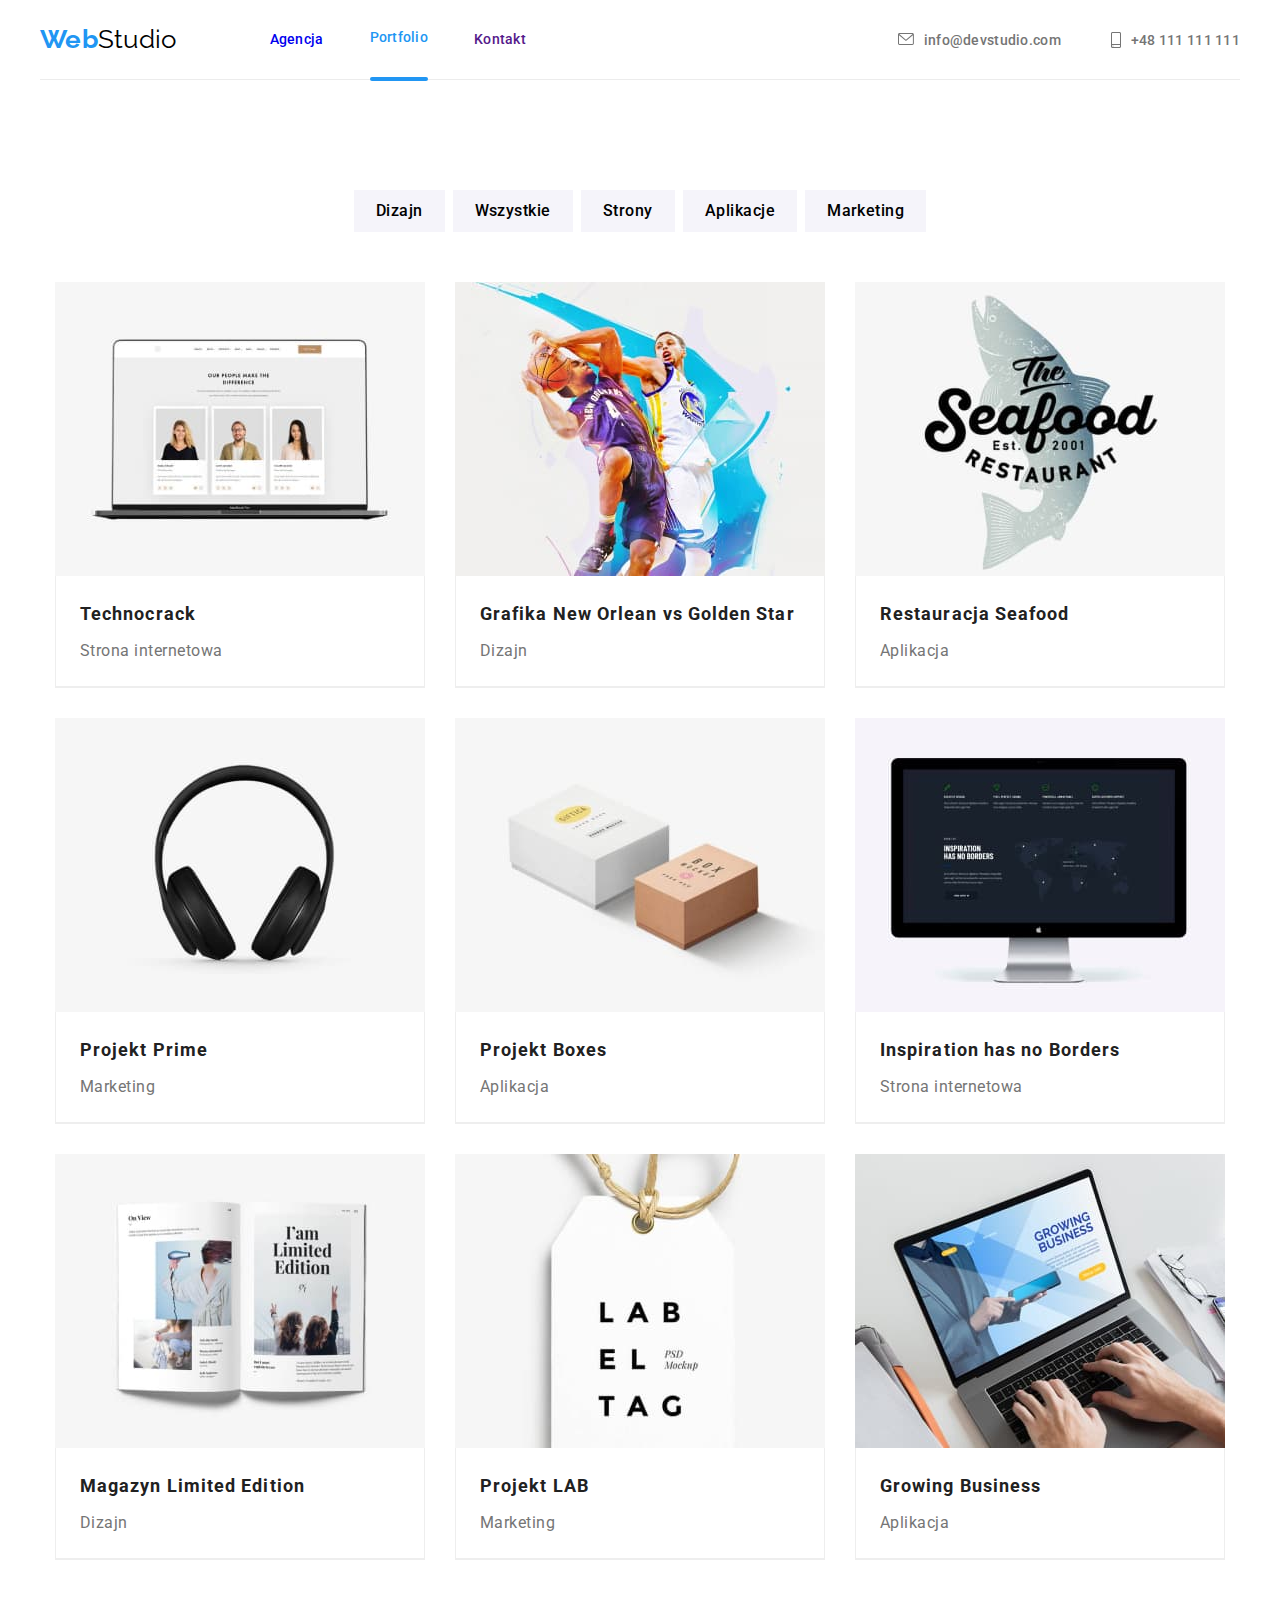
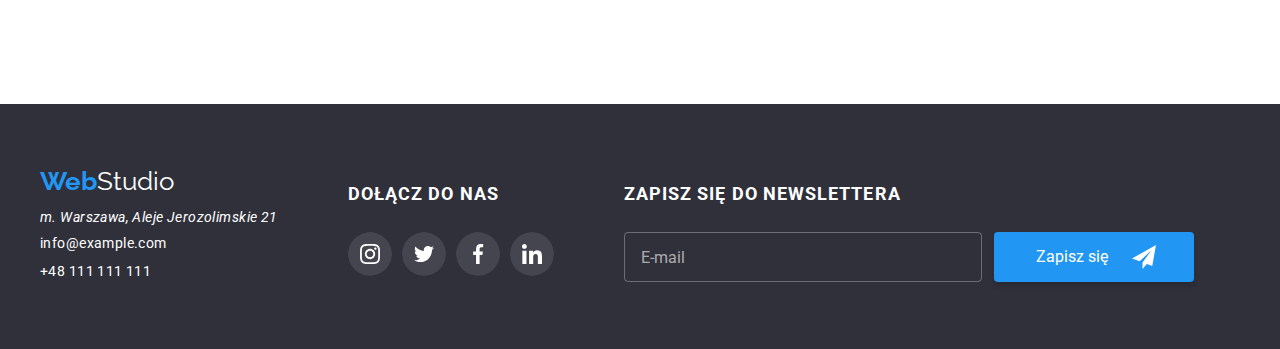
==== commit df017e6b: "BEM implemented into portfolio" ====
--- a/portfolio.html
+++ b/portfolio.html
@@ -17,7 +17,7 @@
                 <ul class="header__pages">
                     <li class="header__name">
                         <a href="./index.html">
-                            <span class="title-left">Web</span><span class="title-right">Studio</span></a></li>
+                            <span class="title-left">Web</span><span class="title-right title-right--header">Studio</span></a></li>
                     <li class="header__nav-list"><a class="header__link"
                             href="./index.html">Agencja</a></li>
                     <li class="header__nav-list header__pages-list--active"><a class="header__link header__link--active" href="./portfolio.html">Portfolio</a></li>
@@ -39,206 +39,194 @@
                 </ul>
             </div>
         </header>
-        <main class="container section">
-            <div class="portfolio-button-box">
-                <ul class="button-portfolio">
-                    <li class="portfolio-button-list"><button class="portfolio-button-list-box" type="button">Wszystkie</button></li>
-                    <li class="portfolio-button-list"><button class="portfolio-button-list-box" type="button">Strony</button></li>
-                    <li class="portfolio-button-list"><button class="portfolio-button-list-box" type="button">Aplikacje</button></li>
-                    <li class="portfolio-button-list"><button class="portfolio-button-list-box" type="button">Dizajn</button></li>
-                    <li class="portfolio-button-list"><button class="portfolio-button-list-box" type="button">Marketing</button></li>
-                </ul>
-            </div>
-            <section class="portfolio-central">
-                <ul class="portfolio-central-images">
-                    <li class="portfolio-central-images-list">
-                        <figure class="portfolio-central-images-list-figure">
+        <main class="portfolio">
+                <ul class="portfolio__button-box">
+                    <li><button class="portfolio__button" type="button">Dizajn</button></li>
+                    <li><button class="portfolio__button" type="button">Wszystkie</button></li>
+                    <li><button class="portfolio__button" type="button">Strony</button></li>
+                    <li><button class="portfolio__button" type="button">Aplikacje</button></li>
+                    <li><button class="portfolio__button" type="button">Marketing</button></li>
+                </ul>
+            <section>
+                <ul class="project__list">
+                    <li class="project">
+                        <figure class="project__figure">
                             <img 
-                            class="portfolio-central-image-image"
+                            class="project__photo"
                             src="images/portfolio-technocrack.jpg"
                             alt="Otwarty laptop wyświetlający zdjęcia osób"
-                            width="370"
-                            height="294"
-                            />
-                            <div class="portfolio-central-images-list-figure-box">
-                                <article class="portfolio-central-images-list-figure-article">
-                                    <h4 class="portfolio-central-images-list-figure-article-text">Technocrack jest popularną platformą wykorzystywaną do rozpowszechniania koronawirusa. Firmy
-                                        wykorzystują tę platformę
-                                        do celów szpiegowskich i ataków na niezabezpieczone serwery konkurencji</h4>
-                                </article>
-                            </div>
-                            <figcaption>
-                                <h3>Technocrack</h3>
-                                <p class="portfolio-central-images-list-text">Strona internetowa</p>
+                            />
+                            <div class="project__box">
+                                <article class="project__article">
+                                    <h4 class="project__text">Technocrack jest popularną platformą wykorzystywaną do rozpowszechniania koronawirusa. Firmy
+                                        wykorzystują tę platformę
+                                        do celów szpiegowskich i ataków na niezabezpieczone serwery konkurencji</h4>
+                                </article>
+                            </div>
+                            <figcaption class="project__figcaption">
+                                <h3 class="project__title">Technocrack</h3>
+                                <p class="portfolio__suject">Strona internetowa</p>
                             </figcaption>
                         </figure>    
                     </li>
-                    <li class="portfolio-central-images-list">
-                        <figure class="portfolio-central-images-list-figure">
-                            <img
+                    <li class="project">
+                        <figure class="project__figure">
+                            <img
+                            class="project__photo"
                             src="images/portfolio-neworleanvsgoldenstar.jpg"
                             alt="Dwoje koszukarzy w białej i fioletowej koszulce"
-                            width="370"
-                            height="294"
-                            />
-                            <div class="portfolio-central-images-list-figure-box">
-                                <article class="portfolio-central-images-list-figure-article">
-                                    <h4 class="portfolio-central-images-list-figure-article-text">Technocrack jest popularną platformą wykorzystywaną
+                            />
+                            <div class="project__box">
+                                <article class="project__article">
+                                    <h4 class="project__text">Technocrack jest popularną platformą wykorzystywaną
                                         do rozpowszechniania koronawirusa. Firmy
                                         wykorzystują tę platformę
                                         do celów szpiegowskich i ataków na niezabezpieczone serwery konkurencji</h4>
                                 </article>
                             </div>
-                            <figcaption>
-                                <h3>Grafika New Orlean vs Golden Star</h3>
-                                <p class="portfolio-central-images-list-text">Dizajn</p>
-                            </figcaption>
-                        </Figure>    
-                    </li>
-                    <li class="portfolio-central-images-list">
-                        <figure class="portfolio-central-images-list-figure">
-                            <img
+                            <figcaption class="project__figcaption">
+                                <h3 class="project__title">Grafika New Orlean vs Golden Star</h3>
+                                <p class="portfolio__suject">Dizajn</p>
+                            </figcaption>
+                        </Figure>    
+                    </li>
+                    <li class="project">
+                        <figure class="project__figure">
+                            <img
+                            class="project__photo"
                             src="images/portfolio-restaurantseafood.jpg"
                             alt="Logo restauracji seafood z ryba w tle"
-                            width="370"
-                            height="294"
-                            />
-                            <div class="portfolio-central-images-list-figure-box">
-                                <article class="portfolio-central-images-list-figure-article">
-                                    <h4 class="portfolio-central-images-list-figure-article-text">Technocrack jest popularną platformą wykorzystywaną do rozpowszechniania koronawirusa. Firmy
-                                        wykorzystują tę platformę
-                                        do celów szpiegowskich i ataków na niezabezpieczone serwery konkurencji</h4>
-                                </article>
-                            </div>
-                            <figcaption>
-                                <h3>Restauracja Seafood</h3>
-                                <p class="portfolio-central-images-list-text">Aplikacja</p>
-                            </figcaption>
-                        </Figure>    
-                    </li>
-                    <li class="portfolio-central-images-list">
-                        <figure class="portfolio-central-images-list-figure">
-                            <img
+                            />
+                            <div class="project__box">
+                                <article class="project__article">
+                                    <h4 class="project__text">Technocrack jest popularną platformą wykorzystywaną do rozpowszechniania koronawirusa. Firmy
+                                        wykorzystują tę platformę
+                                        do celów szpiegowskich i ataków na niezabezpieczone serwery konkurencji</h4>
+                                </article>
+                            </div>
+                            <figcaption class="project__figcaption">
+                                <h3 class="project__title">Restauracja Seafood</h3>
+                                <p class="portfolio__suject">Aplikacja</p>
+                            </figcaption>
+                        </Figure>    
+                    </li>
+                    <li class="project">
+                        <figure class="project__figure">
+                            <img
+                            class="project__photo"
                             src="images/portfolio-projectprime.jpg"
                             alt="Czarne nauszne słuchawki"
-                            width="370"
-                            height="294"
-                            />
-                            <div class="portfolio-central-images-list-figure-box">
-                                <article class="portfolio-central-images-list-figure-article">
-                                    <h4 class="portfolio-central-images-list-figure-article-text">Technocrack jest popularną platformą wykorzystywaną do rozpowszechniania koronawirusa. Firmy
-                                        wykorzystują tę platformę
-                                        do celów szpiegowskich i ataków na niezabezpieczone serwery konkurencji</h4>
-                                </article>
-                            </div>
-                            <figcaption>
-                                <h3>Projekt Prime</h3>
-                                <p class="portfolio-central-images-list-text">Marketing</p>
-                            </figcaption>
-                        </Figure>    
-                    </li>
-                    <li class="portfolio-central-images-list">
-                        <figure class="portfolio-central-images-list-figure">
-                            <img
+                            />
+                            <div class="project__box">
+                                <article class="project__article">
+                                    <h4 class="project__text">Technocrack jest popularną platformą wykorzystywaną do rozpowszechniania koronawirusa. Firmy
+                                        wykorzystują tę platformę
+                                        do celów szpiegowskich i ataków na niezabezpieczone serwery konkurencji</h4>
+                                </article>
+                            </div>
+                            <figcaption class="project__figcaption">
+                                <h3 class="project__title">Projekt Prime</h3>
+                                <p class="portfolio__suject">Marketing</p>
+                            </figcaption>
+                        </Figure>    
+                    </li>
+                    <li class="project">
+                        <figure class="project__figure">
+                            <img
+                            class="project__photo"
                             src="images/portfolio-projectboxes.jpg"
                             alt="Otwarty laptop wyświetlający zdjęcia osób"
-                            width="370"
-                            height="294"
-                            />
-                            <div class="portfolio-central-images-list-figure-box">
-                                <article class="portfolio-central-images-list-figure-article">
-                                    <h4 class="portfolio-central-images-list-figure-article-text">Technocrack jest popularną platformą wykorzystywaną do rozpowszechniania koronawirusa. Firmy
-                                        wykorzystują tę platformę
-                                        do celów szpiegowskich i ataków na niezabezpieczone serwery konkurencji</h4>
-                                </article>
-                            </div>
-                            <figcaption>
-                                <h3>Projekt Boxes</h3>
-                                <p class="portfolio-central-images-list-text">Aplikacja</p>
-                            </figcaption>
-                        </Figure>    
-                    </li>
-                    <li class="portfolio-central-images-list">
-                        <figure class="portfolio-central-images-list-figure">
-                            <img
+                            />
+                            <div class="project__box">
+                                <article class="project__article">
+                                    <h4 class="project__text">Technocrack jest popularną platformą wykorzystywaną do rozpowszechniania koronawirusa. Firmy
+                                        wykorzystują tę platformę
+                                        do celów szpiegowskich i ataków na niezabezpieczone serwery konkurencji</h4>
+                                </article>
+                            </div>
+                            <figcaption class="project__figcaption">
+                                <h3 class="project__title">Projekt Boxes</h3>
+                                <p class="portfolio__suject">Aplikacja</p>
+                            </figcaption>
+                        </Figure>    
+                    </li>
+                    <li class="project">
+                        <figure class="project__figure">
+                            <img
+                            class="project__photo"
                             src="images/portfolio-inspirationhasnoborders.jpg"
                             alt="Monitor z mapą na ciemnym tle"
-                            width="370"
-                            height="294"
-                            />
-                            <div class="portfolio-central-images-list-figure-box">
-                                <article class="portfolio-central-images-list-figure-article">
-                                    <h4 class="portfolio-central-images-list-figure-article-text">Technocrack jest popularną platformą wykorzystywaną do rozpowszechniania koronawirusa. Firmy
-                                        wykorzystują tę platformę
-                                        do celów szpiegowskich i ataków na niezabezpieczone serwery konkurencji</h4>
-                                </article>
-                            </div>
-                            <figcaption>
-                                <h3>Inspiration has no Borders</h3>
-                                <p class="portfolio-central-images-list-text">Strona internetowa</p>
-                            </figcaption>
-                        </Figure>    
-                    </li>
-                    <li class="portfolio-central-images-list">
-                        <figure class="portfolio-central-images-list-figure">
-                            <img
+                            />
+                            <div class="project__box">
+                                <article class="project__article">
+                                    <h4 class="project__text">Technocrack jest popularną platformą wykorzystywaną do rozpowszechniania koronawirusa. Firmy
+                                        wykorzystują tę platformę
+                                        do celów szpiegowskich i ataków na niezabezpieczone serwery konkurencji</h4>
+                                </article>
+                            </div>
+                            <figcaption class="project__figcaption">
+                                <h3 class="project__title">Inspiration has no Borders</h3>
+                                <p class="portfolio__suject">Strona internetowa</p>
+                            </figcaption>
+                        </Figure>    
+                    </li>
+                    <li class="project">
+                        <figure class="project__figure">
+                            <img
+                            class="project__photo"
                             src="images/portfolio-magazinlimitededition.jpg"
                             alt="Otwarte czasopismo z damskimi sprawami"
-                            width="370"
-                            height="294"
-                            />
-                            <div class="portfolio-central-images-list-figure-box">
-                                <article class="portfolio-central-images-list-figure-article">
-                                    <h4 class="portfolio-central-images-list-figure-article-text">Technocrack jest popularną platformą wykorzystywaną do rozpowszechniania koronawirusa. Firmy
-                                        wykorzystują tę platformę
-                                        do celów szpiegowskich i ataków na niezabezpieczone serwery konkurencji</h4>
-                                </article>
-                            </div>
-                            <figcaption>
-                                <h3>Magazyn Limited Edition</h3>
-                                <p class="portfolio-central-images-list-text">Dizajn</p>
-                            </figcaption>
-                        </Figure>    
-                    </li>
-                    <li class="portfolio-central-images-list">
-                        <figure class="portfolio-central-images-list-figure">
-                            <img
+                            />
+                            <div class="project__box">
+                                <article class="project__article">
+                                    <h4 class="project__text">Technocrack jest popularną platformą wykorzystywaną do rozpowszechniania koronawirusa. Firmy
+                                        wykorzystują tę platformę
+                                        do celów szpiegowskich i ataków na niezabezpieczone serwery konkurencji</h4>
+                                </article>
+                            </div>
+                            <figcaption class="project__figcaption">
+                                <h3 class="project__title">Magazyn Limited Edition</h3>
+                                <p class="portfolio__suject">Dizajn</p>
+                            </figcaption>
+                        </Figure>    
+                    </li>
+                    <li class="project">
+                        <figure class="project__figure">
+                            <img
+                            class="project__photo"
                             src="images/portfolio-projectlab.jpg"
                             alt="Biała zawieszka z napisem lab el tag"
-                            width="370"
-                            height="294"
-                            />
-                            <div class="portfolio-central-images-list-figure-box">
-                                <article class="portfolio-central-images-list-figure-article">
-                                    <h4 class="portfolio-central-images-list-figure-article-text">Technocrack jest popularną platformą wykorzystywaną do rozpowszechniania koronawirusa. Firmy
-                                        wykorzystują tę platformę
-                                        do celów szpiegowskich i ataków na niezabezpieczone serwery konkurencji</h4>
-                                </article>
-                            </div>
-                            <figcaption>
-                                <h3>Projekt LAB</h3>
-                                <p class="portfolio-central-images-list-text">Marketing</p>
-                            </figcaption>
-                        </Figure>    
-                    </li>
-                    <li class="portfolio-central-images-list">
-                        <figure class="portfolio-central-images-list-figure">
-                            <img
+                            />
+                            <div class="project__box">
+                                <article class="project__article">
+                                    <h4 class="project__text">Technocrack jest popularną platformą wykorzystywaną do rozpowszechniania koronawirusa. Firmy
+                                        wykorzystują tę platformę
+                                        do celów szpiegowskich i ataków na niezabezpieczone serwery konkurencji</h4>
+                                </article>
+                            </div>
+                            <figcaption class="project__figcaption">
+                                <h3 class="project__title">Projekt LAB</h3>
+                                <p class="portfolio__suject">Marketing</p>
+                            </figcaption>
+                        </Figure>    
+                    </li>
+                    <li class="project">
+                        <figure class="project__figure">
+                            <img
+                            class="project__photo"
                             src="images/portfolio-growingbusiness.jpg"
                             alt="Otwarty laptop wyświetlający zdjęcia osób"
-                            width="370"
-                            height="294"
-                            />
-                            <div class="portfolio-central-images-list-figure-box">
-                                <article class="portfolio-central-images-list-figure-article">
-                                    <h4 class="portfolio-central-images-list-figure-article-text">Technocrack jest popularną platformą wykorzystywaną do rozpowszechniania koronawirusa. Firmy
-                                        wykorzystują tę platformę
-                                        do celów szpiegowskich i ataków na niezabezpieczone serwery konkurencji</h4>
-                                </article>
-                            </div>
-                            <figcaption>
-                                <h3>Growing Business</h3>
-                                <p class="portfolio-central-images-list-text">Aplikacja</p>
+                            />
+                            <div class="project__box">
+                                <article class="project__article">
+                                    <h4 class="project__text">Technocrack jest popularną platformą wykorzystywaną do rozpowszechniania koronawirusa. Firmy
+                                        wykorzystują tę platformę
+                                        do celów szpiegowskich i ataków na niezabezpieczone serwery konkurencji</h4>
+                                </article>
+                            </div>
+                            <figcaption class="project__figcaption">
+                                <h3 class="project__title">Growing Business</h3>
+                                <p class="portfolio__suject">Aplikacja</p>
                             </figcaption>
                         </Figure>    
                     </li>
@@ -246,7 +234,7 @@
                 </ul>
             </section>
         </main>
-        <div class="section-footer">
+        <div class="footer-box">
             <footer class="footer">
                 <ul class="footer__contact">
                     <li class="footer__name">
@@ -261,7 +249,7 @@
                     <li><a class="footer__address footer__address--active" href="tel:+48111111111">+48 111 111 111</a></li>
                 </ul>
                 <div class="footer__container footer__container--margin">
-                    <h3>DOŁĄCZ DO NAS</h3>
+                    <h3 class="project__title">DOŁĄCZ DO NAS</h3>
                     <ul class="footer__portals">
                         <li class="footer__portals-list">
                             <a class="footer__portals-link" href=""><svg class="footer__icon">
@@ -286,7 +274,7 @@
                     </ul>
                 </div>
                 <div class="footer__container">
-                    <h3>ZAPISZ SIĘ DO NEWSLETTERA</h3>
+                    <h3 class="project__title">ZAPISZ SIĘ DO NEWSLETTERA</h3>
                     <form class="footer__form" autocomplete="on">
         
                         <label for="user_email_footer"></label>
--- a/css/styles.css
+++ b/css/styles.css
@@ -92,11 +92,14 @@
 
 .title-right {
     font-family: 'Raleway', sans-serif;
-    color: var(--brand-color-titleright);
     font-size: 26px;
     font-weight: 400;
     line-height: 1.383;
     letter-spacing: 3%;
+}
+
+.title-right--header {
+    color: var(--brand-color-titleright);
 }
 
 .header__nav-list {
@@ -187,7 +190,7 @@
 }
 /* --------HEADER END-------------- */
 /* -----------FOOTER START--------------- */
-.section-footer {
+.footer-box {
     display: flex;
     background-color: var(--brand-color-background-footer);
  }
@@ -344,6 +347,736 @@
 }
 
 /* -------------FOOTER END----------------- */
+/* -------------------MAIN START----------------- */
+
+.theme {
+    display: block;
+    background-color: var(--brand-color-background-main-top);
+}
+
+.theme__section {
+    background-image: linear-gradient(0deg,
+            rgba(47, 48, 58, 0.4) 0%,
+            rgba(47, 48, 58, 0.4) 100%),
+        url("../images/peopleonmeeting.jpg");
+    background-size: cover;
+    background-position: center;
+    background-repeat: no-repeat;
+    background-color: var(--brand-color-background-main-top);
+    height: 600px;
+    display: flex;
+    flex-direction: column;
+    align-items: center;
+    width: 1200px;
+    margin: 0px auto;
+}
+
+.theme__label {
+    display: flex;
+    padding-top: 200px;
+    width: 696px;
+    height: 120px;
+    margin-bottom: 30px;
+    font-weight: 900;
+    font-size: 44px;
+    line-height: 1.364;
+    text-align: center;
+    letter-spacing: 0.06em;
+    text-transform: uppercase;
+    color: var(--brand-color-main-top-text);
+}
+
+.theme__text {
+    font-weight: 900;
+    font-size: 44px;
+    line-height: 1.364;
+    text-align: center;
+    letter-spacing: 0.06em;
+    text-transform: uppercase;
+    color: var(--brand-color-main-top-text);
+}
+
+.theme__button {
+    display: flex;
+    align-items: center;
+    margin-top: 130px;
+    justify-content: center;
+    cursor: pointer;
+    background-color: var(--brand-color-hover);
+    box-shadow: 0px 4px 4px var(--brand-color-main-button-boxshadow);
+    border-radius: 4px;
+    border-color: var(--brand-color-hover);
+    width: 200px;
+    height: 50px;
+    color: var(--brand-color-button-mainpage);
+}
+
+.presentation {
+    display: block;
+    background-color: var(--brand-color-background);
+    padding-top: 94px;
+    padding-bottom: 94px;
+    width: 1200px;
+    margin: 0px auto;
+}
+
+.article {
+    margin-bottom: 94px;
+}
+
+.article h3 {
+    font-weight: 700;
+    font-size: 14px;
+    line-height: 1.1428;
+    letter-spacing: 0.03em;
+    text-transform: uppercase;
+}
+
+.article p {
+    font-size: 14px;
+    line-height: 1.714;
+    letter-spacing: 0.03em;
+    color: var(--brand-color-article-p);
+}
+
+.article__box {
+    display: flex;
+    list-style: none;
+    padding: 0px;
+    margin: 0px;
+    justify-content: center;
+    gap: 30px;
+}
+
+.article__list {
+    display: flex;
+    align-items: center;
+    justify-content: center;
+    width: 270px;
+    height: 120px;
+    background-color: var(--brand-color-main-article-box-background);
+    margin-bottom: 30px;
+}
+
+.article__images {
+    width: 70px;
+    height: 70px;
+}
+
+.domain {
+    background-color: var(--brand-color-background);
+    width: 1200px;
+    margin: 0px auto;
+}
+
+.domain h2 {
+    font-size: 36px;
+    line-height: 1.167;
+    text-align: center;
+    letter-spacing: 0.03em;
+}
+
+.domain__box {
+    display: flex;
+    list-style: none;
+    margin-top: 50px;
+    padding: 0px;
+    justify-content: center;
+    gap: 30px;
+    max-height: 294px;
+}
+
+.domain__list {
+    position: relative;
+}
+
+.domain__picture {
+    display: block;
+    max-width: 100%;
+    height: auto;
+}
+
+.domain__label {
+    display: flex;
+    align-items: center;
+    justify-content: center;
+    height: 70px;
+    width: 370px;
+    position: absolute;
+    bottom: 0px;
+    color: var(--brand-color-font-overall-2);
+    font-size: 14px;
+    text-align: center;
+    background-color: var(--color-main-central-img-text);
+}
+
+.team {
+    display: block;
+    background-color: var(--brand-color-main-bottom-background);
+    padding-top: 94px;
+    padding-bottom: 94px;
+}
+
+.team__section {
+    display: flex;
+    flex-direction: column;
+    background-color: var(--brand-color-main-bottom-background);
+    align-items: center;
+    width: 1200px;
+    margin: 0px auto;
+}
+
+.team__section h2 {
+font-size: 36px;
+    line-height: 1.167;
+    text-align: center;
+    letter-spacing: 0.03em;
+
+}
+
+.team__section h3 {
+    margin-bottom: 10px;
+    font-weight: 500;
+    font-size: 16px;
+    line-height: 1.188;
+    text-align: center;
+    letter-spacing: 0.03em;
+}
+
+.team__section p {
+    font-size: 16px;
+    line-height: 1.188;
+    text-align: center;
+    letter-spacing: 0.03em;
+    color: var(--brand-color-article-p);
+}
+
+.team__box {
+    display: flex;
+    list-style: none;
+    justify-content: center;
+    margin-top: 50px;
+    gap: 30px;
+    padding: 0px;
+}
+
+.team__list {
+    display: flex;
+    flex-direction: column;
+    background-color: var(--brand-color-background-overall);
+    box-shadow: var(--main-bottom-list-box-shadow);
+    border-radius: 0px 0px 4px 4px;
+}
+
+.team__figure {
+    margin: 0;
+    margin-bottom: 16px;
+}
+
+.team__figcaption {
+    margin-top: 30px;
+}
+
+.team__media {
+    display: flex;
+    align-items: center;
+    justify-content: center;
+    padding-bottom: 30px;
+    padding-left: 0px;
+    gap: 10px;
+}
+
+.team__media-list {
+    display: flex;
+}
+
+.team__media-list:hover,
+.team__media-list:focus-within {
+    --color3: var(--brand-color-background-overall);
+}
+
+.team__link {
+    fill: var(--brand-color-footer-icons-background);
+    transition-property: color, fill;
+    transition-duration: 250ms, 250ms;
+    transition-timing-function: cubic-bezier(0.4, 0, 0.2, 1), cubic-bezier(0.4, 0, 0.2, 1);
+}
+
+.team__link:hover,
+.team__link:focus {
+    fill: var(--brand-color-hover);
+}
+
+.team__icon {
+    width: 44px;
+    height: 44px;
+    border-radius: 50%;
+    cursor: pointer;
+}
+
+.clients {
+    display: flex;
+    flex-direction: column;
+    align-items: center;
+    width: 1200px;
+    margin: 0px auto;
+    padding-top: 94px;
+    padding-bottom: 94px;
+}
+
+.clients h2 {
+    margin-bottom: 50px;
+    font-size: 36px;
+}
+
+.clients__box {
+    display: flex;
+    gap: 30px;
+    padding: 0px;
+}
+
+.clients__list {
+    display: flex;
+    width: 170px;
+    height: 92px;
+    border: 1px solid var(--brand-color-main-bottom-team-list-border);
+    border-radius: 4px;
+}
+
+.clients__list:hover,
+.clients__list:focus-within {
+    border: 1px solid var(--brand-color-hover);
+    border-radius: 4px;
+    --color3: var(--brand-color-hover);
+}
+
+.clients__link {
+    display: flex;
+    fill: var(--brand-color-svg-clients);
+    transition-property: color, fill;
+    transition-duration: 250ms, 250ms;
+    transition-timing-function: cubic-bezier(0.4, 0, 0.2, 1), cubic-bezier(0.4, 0, 0.2, 1);
+}
+
+.clients__link:hover,
+.clients__link:focus {
+    fill: var(--brand-color-hover);
+}
+
+.clients__icon {
+    padding-left: 32px;
+    padding-right: 32px;
+    object-fit: contain;
+    max-width: 170px;
+    max-height: 92px;
+    cursor: pointer;
+}
+/* --------------------MAIN END------------------------ */
+/* -------------------MODAL START-------------- */
+.backdrop {
+    position: fixed;
+    left: 0;
+    top: 0;
+    width: 100%;
+    height: 100%;
+    background: rgba(0, 0, 0, 0.2);
+    transition-property: visiblity, opacity, transform;
+    visibility: visible;
+    transition-duration: 1s;
+    transform: scale(1) rotate(720deg);
+    transition-timing-function: cubic-bezier(0.4, 0, 0.2, 1);
+    opacity: 1;
+}
+
+.is-hidden {
+    pointer-events: none;
+    transition-property: visiblity, opacity, transform;
+    transform: scale(0) rotate(360deg) skew(40deg, 40deg);
+    visibility: hidden;
+    opacity: 0;
+    transition-duration: 3s;
+    transition-timing-function: cubic-bezier(0.4, 0, 0.2, 1);
+}
+
+.modal {
+    display: flex;
+    color: var(--color-modal-font);
+    flex-direction: column;
+    align-items: center;
+    padding: 40px;
+    position: absolute;
+    top: 50%;
+    left: 50%;
+    background-color: var(--brand-color-background-overall);
+    position: fixed;
+    z-index: 2;
+    transition-property: visiblity, opacity, transform;
+    visibility: visible;
+    transition-duration: 3s;
+    transform: translateX(-50%) translateY(-50%) scale(1) rotate(720deg);
+    transition-timing-function: cubic-bezier(0.4, 0, 0.2, 1);
+    opacity: 1;
+    width: 528px;
+    height: 581px;
+    box-shadow: 0px 1px 3px rgba(0, 0, 0, 0.12), 0px 1px 1px rgba(0, 0, 0, 0.14), 0px 2px 1px rgba(0, 0, 0, 0.2);
+    border-radius: 4px;
+    font-size: 12px;
+}
+
+.modal__container {
+    width: 100%;
+    list-style: none;
+    padding-left: 0px;
+}
+
+.modal__container li {
+    margin-bottom: 10px;
+}
+
+.modal__list {
+    display: flex;
+    flex-direction: column;
+}
+
+.modal__box {
+    display: flex;
+    align-items: center;
+    border: 1px solid rgba(33, 33, 33, 0.2);
+    border-radius: 4px;
+    height: 40px;
+    margin-top: 4px;
+    transition-property: color, fill, border-color;
+    transition-duration: 250ms, 250ms, 250ms;
+    transition-timing-function: cubic-bezier(0.4, 0, 0.2, 1), cubic-bezier(0.4, 0, 0.2, 1), cubic-bezier(0.4, 0, 0.2, 1);
+}
+
+.modal__box:hover,
+.modal__box:focus-within {
+    color: var(--brand-color-hover);
+    border-color: var(--brand-color-hover);
+}
+
+.modal__box::after {
+    fill: var(--brand-color-hover);
+}
+
+.modal__box:hover svg,
+.modal__box:focus-within svg {
+    fill: var(--brand-color-hover);
+}
+
+.modal__icon {
+    width: 18px;
+    height: 18px;
+    fill: var(--color-modal-form-icon);
+    margin-left: 15px;
+    margin-right: 15px;
+}
+
+.modal__input {
+    display: block;
+    border: none;
+    background: none;
+    padding: 0px;
+    width: 100%;
+    height: 100%;
+    margin-right: 15px;
+    outline: none;
+}
+
+.modal__label {
+    transition-property: color, fill, border-color;
+    transition-duration: 250ms, 250ms, 250ms;
+    transition-timing-function: cubic-bezier(0.4, 0, 0.2, 1), cubic-bezier(0.4, 0, 0.2, 1), cubic-bezier(0.4, 0, 0.2, 1);
+}
+
+.modal__label:hover,
+.modal__label:focus-within {
+    color: var(--brand-color-hover);
+    border-color: var(--brand-color-hover);
+}
+
+.modal__label::after {
+    fill: var(--brand-color-hover);
+}
+
+.modal__label:hover svg,
+.modal__label:focus-within svg {
+    fill: var(--brand-color-hover);
+}
+
+.modal__textarea-box {
+    display: flex;
+    align-items: center;
+    border: 1px solid rgba(33, 33, 33, 0.2);
+    border-radius: 4px;
+    padding: 12px;
+    height: 120px;
+    width: 100%;
+    margin-top: 4px;
+    transition-property: border-color;
+    transition-duration: 250ms;
+    transition-timing-function: cubic-bezier(0.4, 0, 0.2, 1);
+}
+
+.modal__textarea-box:hover,
+.modal__textarea-box:focus-within {
+    border-color: var(--brand-color-hover);
+}
+
+.modal__textarea {
+    width: 100%;
+    height: 100%;
+    resize: none;
+    padding: 0px;
+    background-color: none;
+    outline: none;
+    border: none;
+}
+
+.modal__checkbox {
+    display: flex;
+    justify-content: center;
+    font-size: 14px;
+}
+
+.modal__checkbox-input {
+    appearance: none;
+}
+
+ .modal__checkbox-input:checked + .modal__checkbox-label::before {
+     background: none;
+     border: none;
+}
+
+.modal__checkbox-label {
+    margin-right: 8px;
+    cursor: pointer;
+    fill: var(--brand-color-font-overall);
+}
+
+.modal__checkbox-label::before {
+    display: block;
+    position: absolute;
+    align-items: center;
+    justify-content: center;
+    content: "";
+    width: 16px;
+    height: 15px;
+    border: 2px solid var(--brand-color-font-overall);
+    border-radius: 2px;
+    background-color: var(--brand-color-background-overall);
+}
+
+.modal__checkbox-icon {
+    display: flex;
+    width: 16px;
+    height: 15px;
+    border-radius: 2px;
+    fill: var(--brand-color-background-overall);
+    padding: 0px;
+    align-items: center;
+    justify-content: center;
+    background-color: var(--brand-color-hover);
+}
+
+.modal__link {
+    color: var(--brand-color-hover);
+}
+
+.modal__button-send {
+    font-size: 16px;
+    color: var(--brand-color-font-overall-2);
+    display: flex;
+    align-items: center;
+    text-align: center;
+    justify-content: center;
+    height: 50px;
+    width: 200px;
+    background-color: var(--brand-color-hover);
+    border: none;
+    outline: none;
+    box-shadow: 0px 4px 4px rgba(0, 0, 0, 0.15);
+    border-radius: 4px;
+    cursor: pointer;
+}
+
+.modal__button-send:hover,
+.modal__button-send:focus {
+    background-color: var(--brand-color-hover-2);
+}
+
+.modal__button-close {
+    position: absolute;
+    display: flex;
+    align-items: center;
+    justify-content: center;
+    cursor: pointer;
+    top: 8px;
+    right: 8px;
+    width: 30px;
+    height: 30px;
+    border-radius: 50%;
+    background: var(--brand-color-background-overall);
+    border: 1px solid rgba(0, 0, 0, 0.1);
+}
+
+.modal__button-close:hover,
+.modal__button-close:focus {
+    background-color: var(--brand-color-hover-2);
+}
+
+.modal__icon-close {
+    display: flex;
+    fill: var(--color-modal-cross);
+    width: 11px;
+    height: 11px;
+    right: 0px;
+}
+/* -----------------------MODAL END------------ */
+/* -------------------PORTFOLIO START--------------*/
+.portfolio {
+    padding-top: 94px;
+    padding-bottom: 94px;
+    width: 1200px;
+    margin: 0px auto;
+    margin-bottom: 50px;
+}
+
+.portfolio-button-box {
+    margin-bottom: 50px;
+}
+
+.portfolio__button-box {
+    display: flex;
+    list-style: none;
+    justify-content: center;
+    gap: 8px;
+    margin-bottom: 50px;
+    padding-left: 0px;
+}
+
+.portfolio__button {
+    padding: 8px 22px;
+    margin: 0px;
+    cursor: pointer;
+    background-color: var(--brand-color-port-button-background);
+    border: none;
+    font-weight: 500;
+    font-size: 16px;
+    line-height: 1.625;
+    text-align: center;
+    letter-spacing: 0.03em;
+    transition-property: color, background-color, box-shadow, border-radius;
+    transition-duration: 250ms;
+    transition-timing-function: cubic-bezier(0.4, 0, 0.2, 1);
+}
+
+.portfolio__button:hover,
+.portfolio__button:focus {
+    background-color: var(--brand-color-hover);
+    color: var(--brand-color-port-button-hover);
+    box-shadow: 0px 3px 1px var(--brand-color-port-button-hover-boxshadow1), 0px 1px 2px var(--brand-color-port-button-hover-boxshadow2), 0px 2px 2px var(--brand-color-port-button-hover-boxshadow3);
+    border-radius: 4px;
+}
+
+.project__figcaption{
+    padding: 20px 24px;
+    border-right: var(--brand-color-portfolio-central-border);
+    border-bottom: var(--brand-color-portfolio-central-border);
+    border-left: var(--brand-color-portfolio-central-border);
+}
+
+.project__title{
+    font-size: 18px;
+    line-height: 2;
+    letter-spacing: 0.06em;
+    margin-bottom: 4px;
+}
+
+.project__list {
+    display: flex;
+    list-style: none;
+    flex-wrap: wrap;
+    gap: 30px;
+    padding: 0px;
+    justify-content: center;
+    margin: 0px;
+}
+
+.project {
+    background-color: var(--brand-color-background);
+    border-bottom: 1px solid var(--brand-color-port-central-border);
+    flex-basis: calc((100% - 2 * 30px) / 3);
+    max-width: 370px;
+    cursor: pointer;
+    transition-property: box-shadow;
+    transition-duration: 250ms;
+    transition-timing-function: cubic-bezier(0.4, 0, 0.2, 1);
+}
+
+.project:hover,
+.project:focus {
+    box-shadow: var(--portfolio-central-images-list-box-shadow);
+}
+
+.project:hover .project__article {
+    transform: translateY(0%)
+}
+
+.project__figure {
+    position: relative;
+    display: flex;
+    flex-direction: column;
+    margin: 0px;
+}
+
+.project__photo{
+    width: 370px;
+    height: 294px;
+}
+
+.project__box {
+    width: 370px;
+    height: 294px;
+    position: absolute;
+    overflow: hidden;
+}
+
+.project__article {
+    display: flex;
+    width: 370px;
+    height: 294px;
+    background-color: var(--brand-color-portfolio-central-overlay);
+    transform: translateY(101%);
+    transition-property: box-shadow transform;
+    transition-duration: 250ms;
+    transition-timing-function: cubic-bezier(0.4, 0, 0.2, 1);
+}
+
+.project__text {
+    margin: 0px;
+    font-weight: 400;
+    display: flex;
+    align-items: center;
+    justify-items: center;
+    letter-spacing: 0.03em;
+    color: var(--brand-color-font-overall-2);
+    font-size: 18px;
+    padding-left: 24px;
+    padding-right: 24px;
+    width: 100%;
+    height: 100%;
+    line-height: 28px
+}
+
+.portfolio__suject {
+    font-size: 16px;
+    line-height: 1.875;
+    letter-spacing: 0.03em;
+    color: var(--brand-color-article-p);
+}
+/*---------------PORTFOLIO END------------------*/
 /* --------END BEM------------ */
 
 
@@ -888,29 +1621,7 @@
     --color3: var(--brand-color-hover);
 
 }
-/*
-.main-bottom-team-list {
-    display: flex;
-    width: 170px;
-        height: 92px;
-        border: 1px solid #AFB1B8;
-            border-radius: 4px;
-
-}
-.main-bottom-team-list:hover, .main-bottom-team-list:focus{
-    border: 1px solid var(--brand-color-hover);
-}
-.main-bottom-team-list-icons{
-padding-left: 32px;
-padding-right: 32px;
-object-fit: contain;
-}
-.main-bottom-team-list-icons:hover, .main-bottom-team-list-icons:focus{
-    --color3: var(--brand-color-hover);
-}
-/*.main-bottom li {
-    background-color: var(--brand-color-background);
-}*/
+
 .portfolio-button-box{
     margin-bottom: 50px;
 }
@@ -958,7 +1669,8 @@
 }
 
 .portfolio-central-images-list{
-    
+    background-color: var(--brand-color-background);
+    border-bottom: 1px solid var(--brand-color-port-central-border);
     flex-basis: calc((100% - 2 * 30px) / 3);
     max-width: 370px;
     cursor: pointer;
@@ -1014,13 +1726,12 @@
 }
 .portfolio-central-images-list-figure{
     position: relative;
-}
-
-.portfolio-central figure {
-    display: flex;
-    flex-direction: column;
-    margin: 0px;
-    }
+    display: flex;
+        flex-direction: column;
+        margin: 0px;
+}
+
+
 .portfolio-central figcaption {
     padding:20px 24px;
     border-right: var(--brand-color-portfolio-central-border);
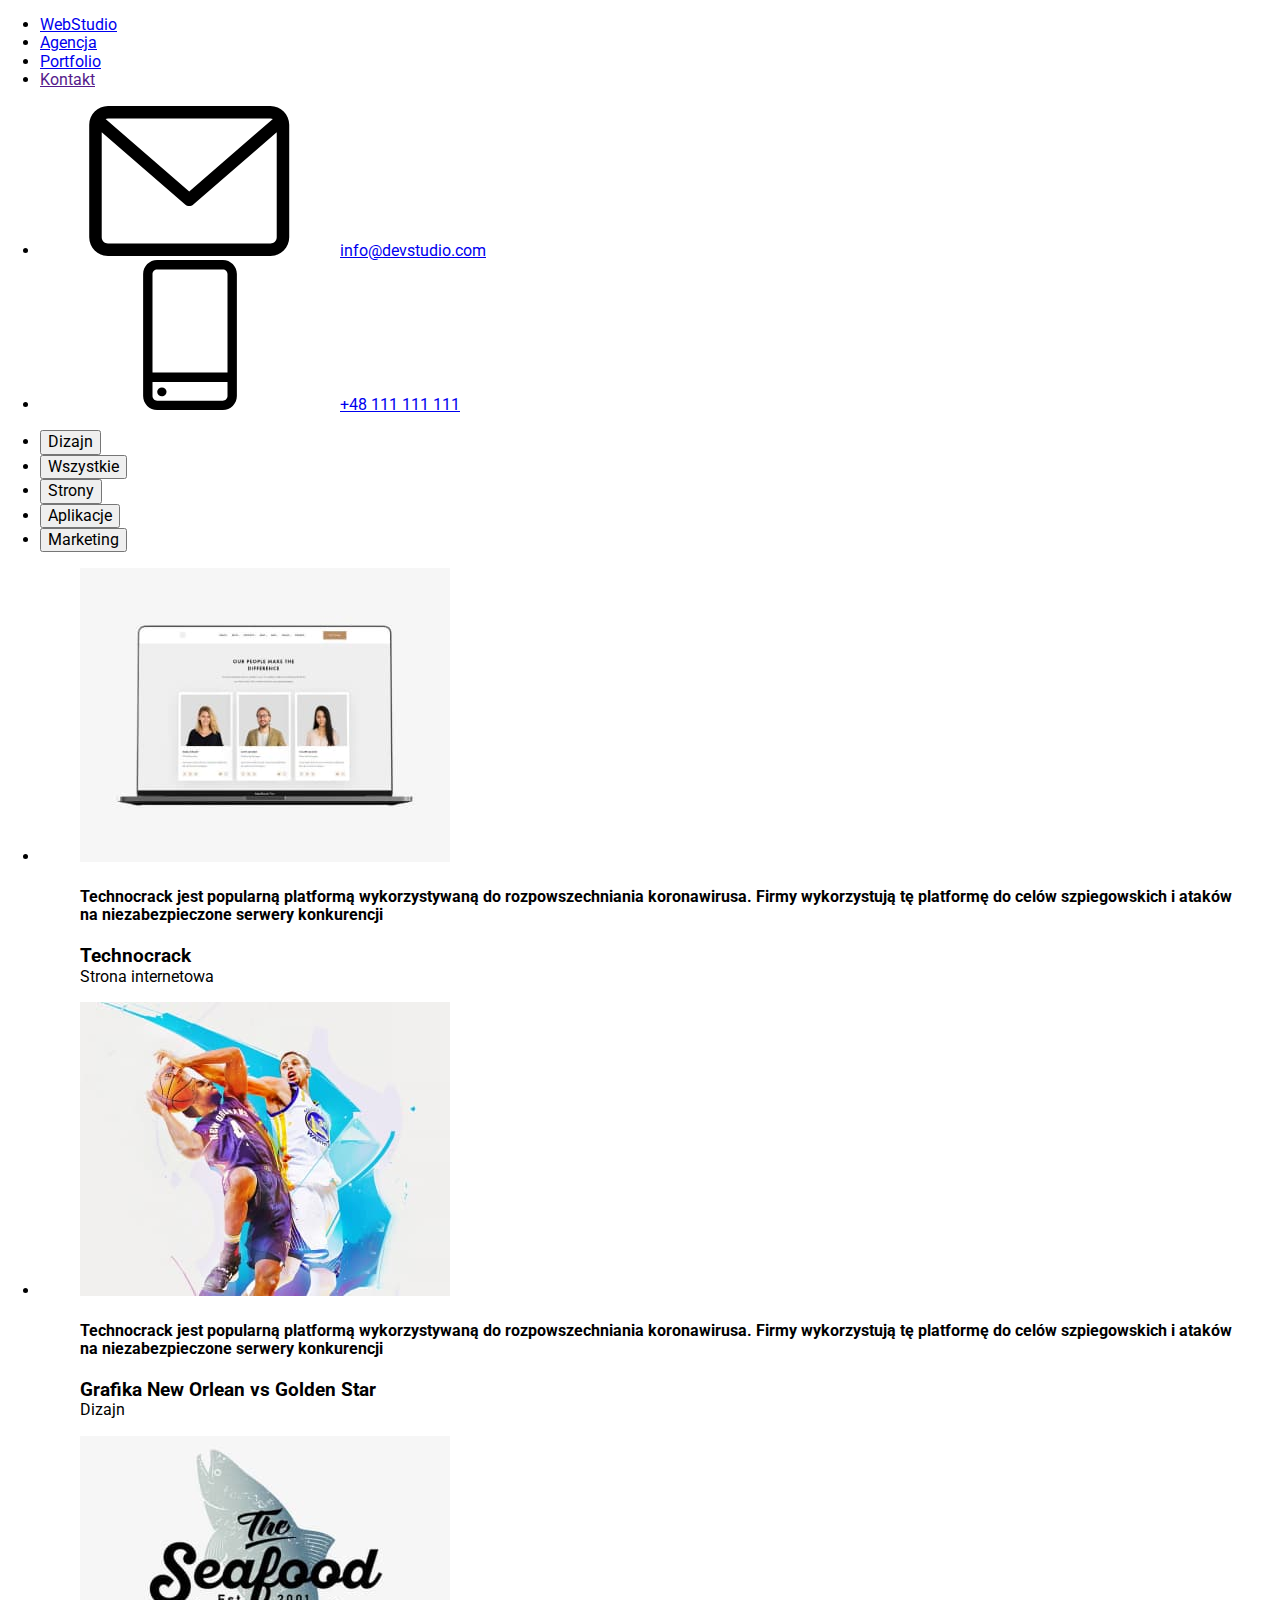
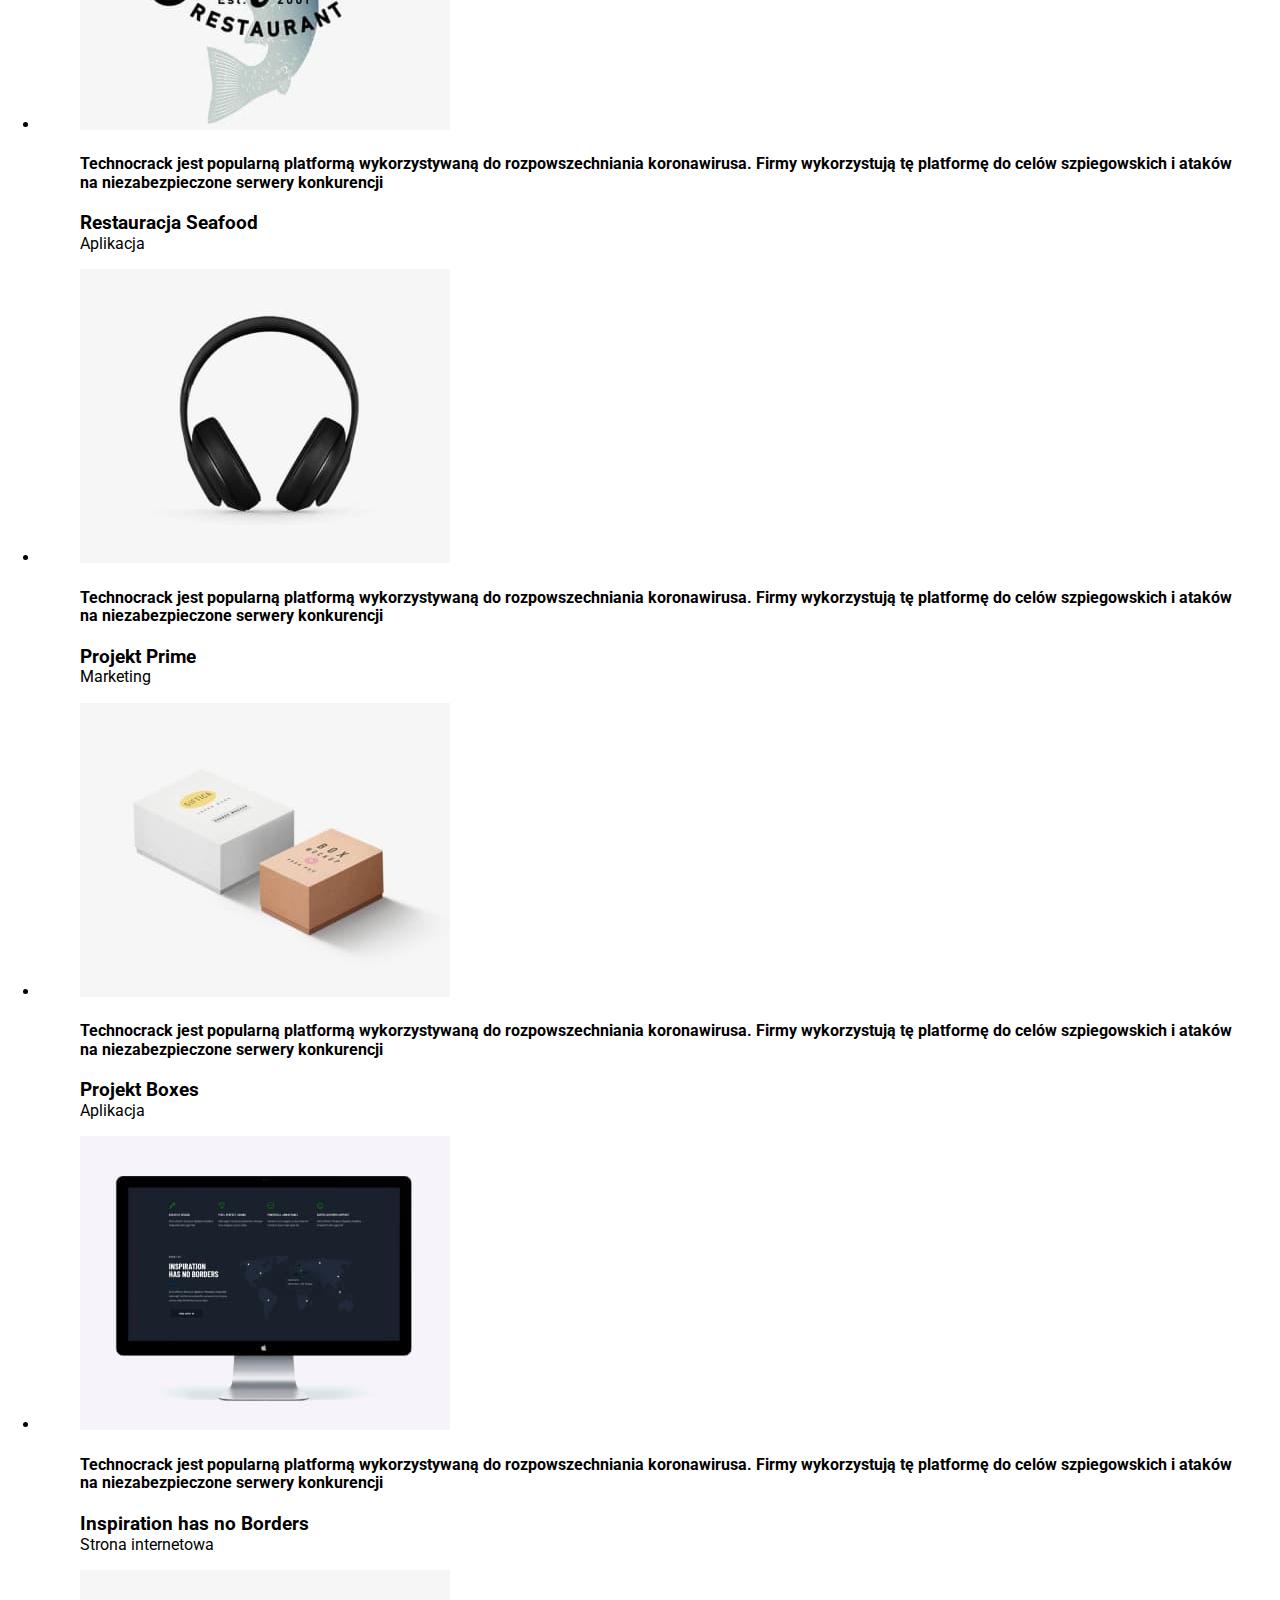
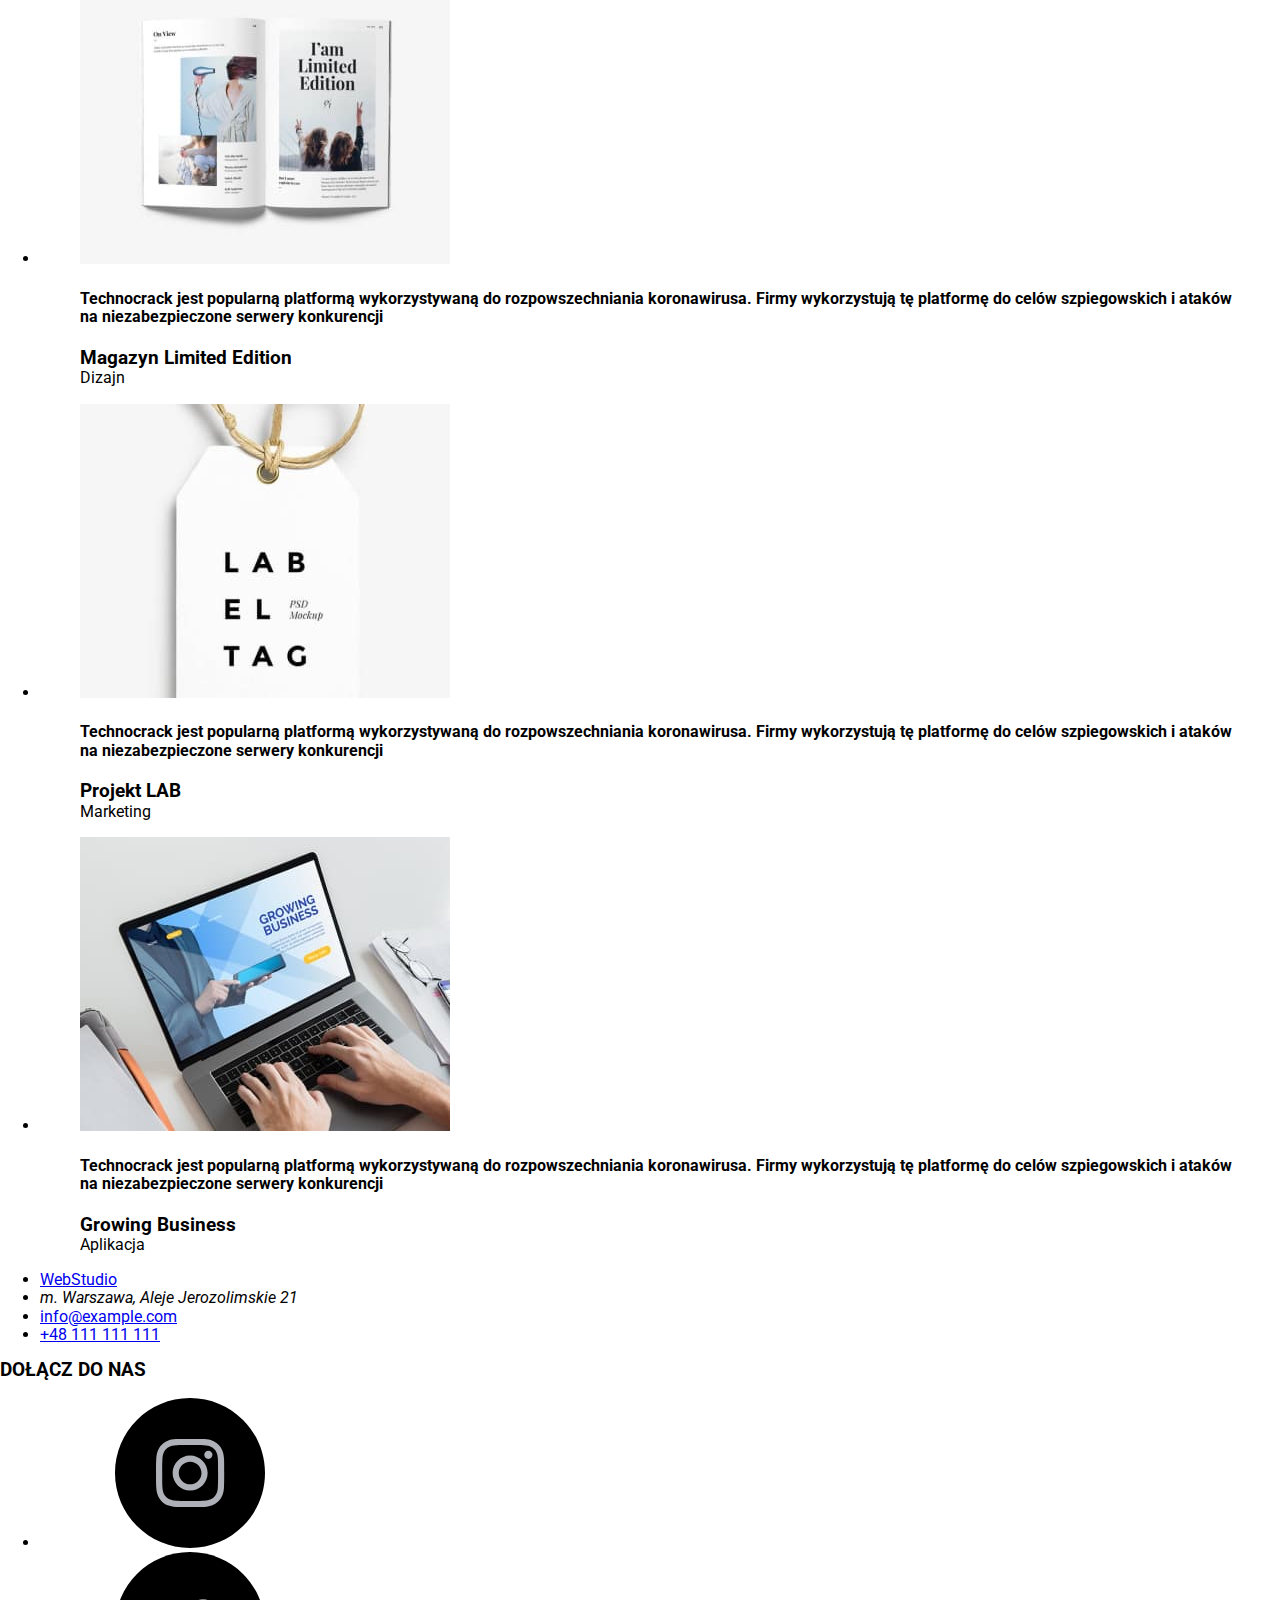
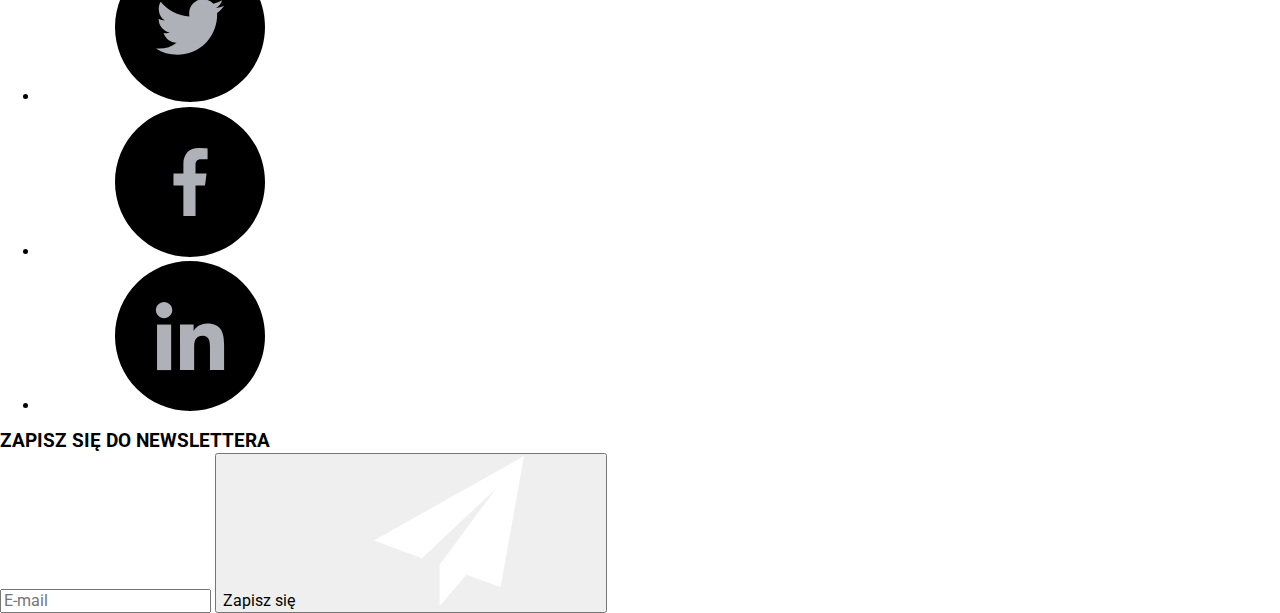
==== commit 67a2a5b0: "created new scss files" ====
--- a/portfolio.html
+++ b/portfolio.html
@@ -9,7 +9,7 @@
     <title>goit-markup-hw-07</title>
     <meta charset="utf-8" />
     <link rel="stylesheet" href="./css/modern-normalize.min.css" />
-    <link rel="stylesheet" href="./css/styles.css" />
+    <link rel="stylesheet" href="./css/main.min.css" />
 </head>
     <body>
         <header class="header">
@@ -283,7 +283,6 @@
                         <button class="footer__button" type="submit">Zapisz się <svg class="footer__button-icon">
                                 <use href="./images/icons.svg#icon-send"></use>
                             </svg></button>
-        
                     </form>
                 </div>
             </footer>
--- a/css/main.min.css
+++ b/css/main.min.css
@@ -0,0 +1 @@
+body{font-family:"Roboto",sans-serif;background:var(--brand-color-background-overall);color:var(--brand-color-font-overall)}h1,h2,h3,p{margin:0px}/*# sourceMappingURL=main.min.css.map */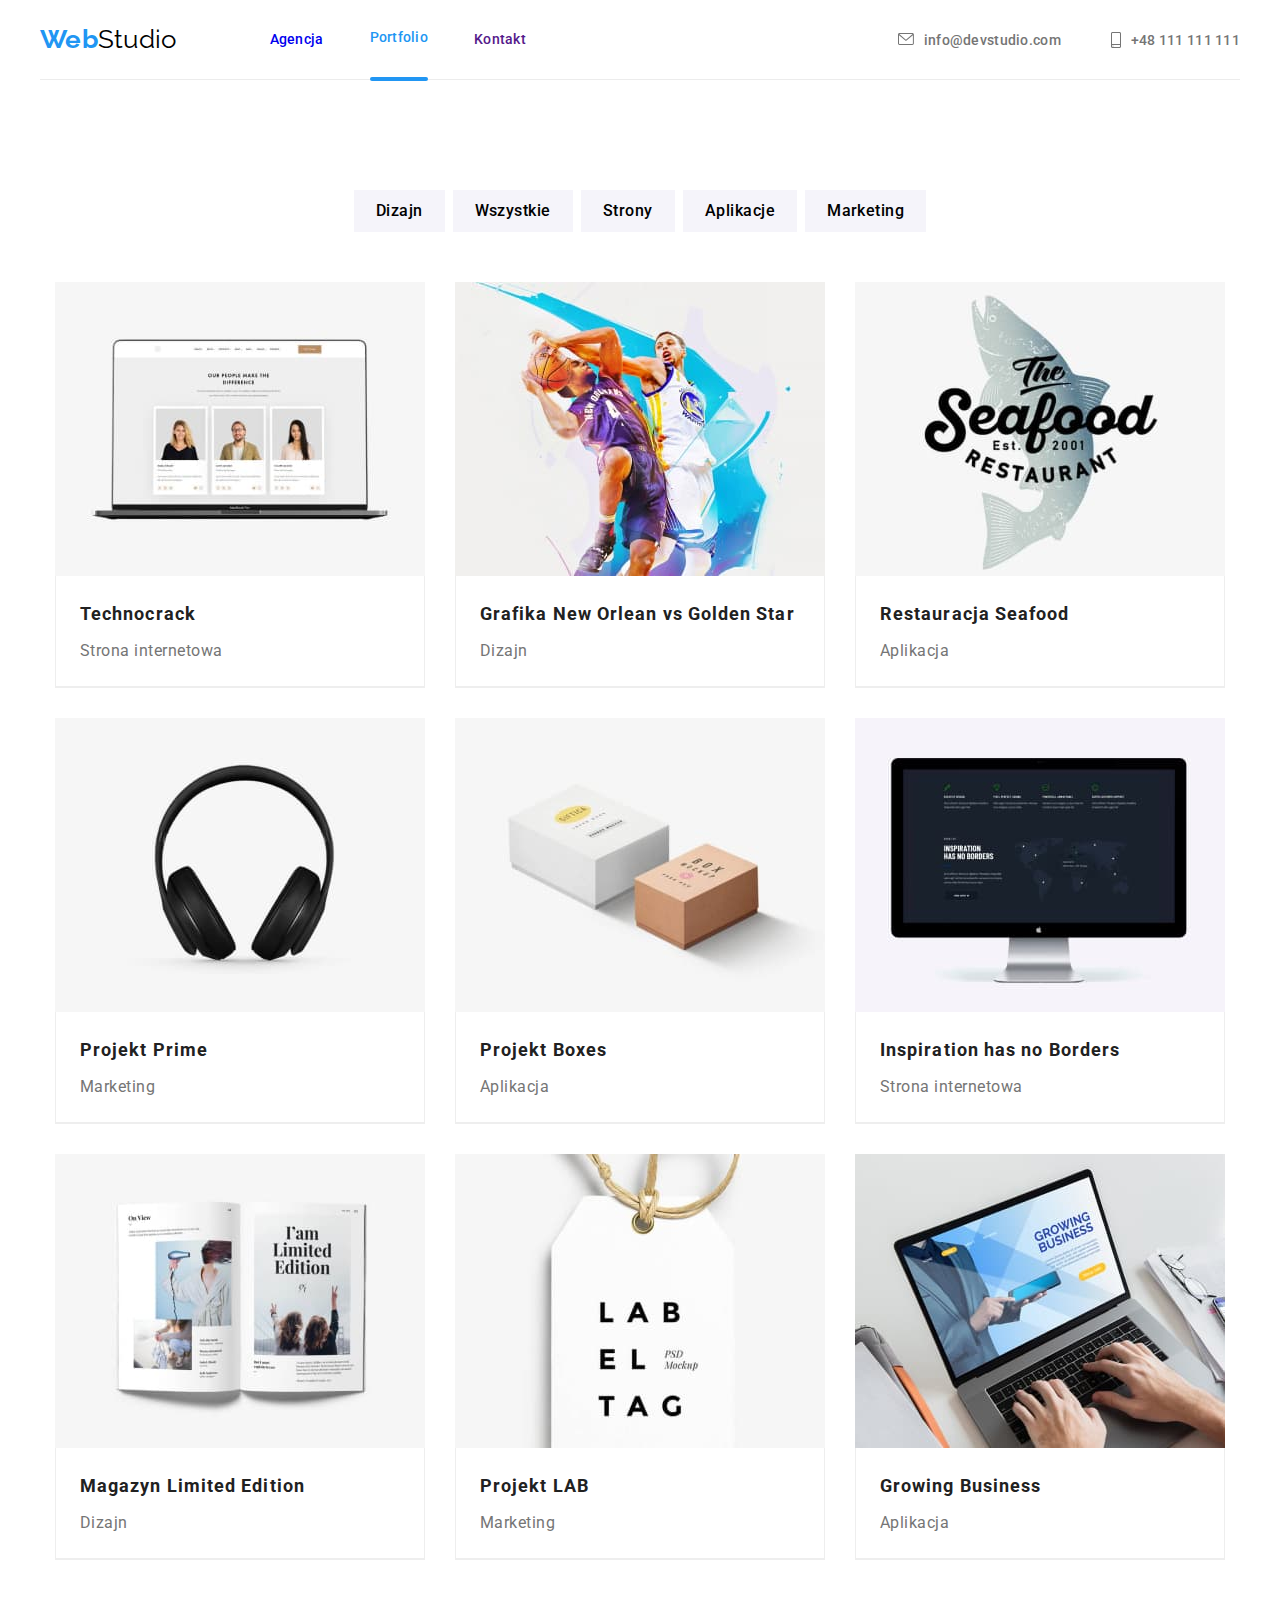
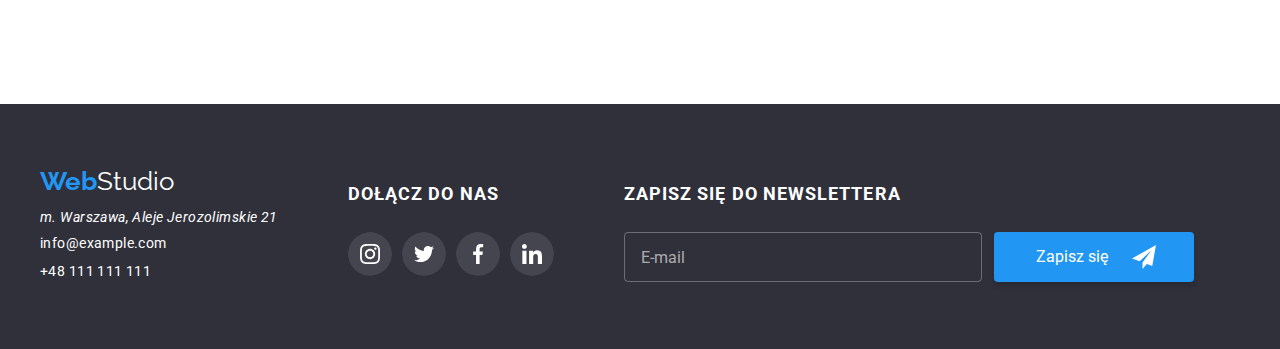
==== commit 41460c3a: "added title class to page name link" ====
--- a/portfolio.html
+++ b/portfolio.html
@@ -16,8 +16,8 @@
             <nav>
                 <ul class="header__pages">
                     <li class="header__name">
-                        <a href="./index.html">
-                            <span class="title-left">Web</span><span class="title-right title-right--header">Studio</span></a></li>
+                        <a class="title" href="./index.html">
+                            <span class="title__left">Web</span><span class="title__right title__right--header">Studio</span></a></li>
                     <li class="header__nav-list"><a class="header__link"
                             href="./index.html">Agencja</a></li>
                     <li class="header__nav-list header__pages-list--active"><a class="header__link header__link--active" href="./portfolio.html">Portfolio</a></li>
@@ -238,8 +238,8 @@
             <footer class="footer">
                 <ul class="footer__contact">
                     <li class="footer__name">
-                        <a class="footer__name-label" href="./index.html">
-                            <span class="title-left">Web</span><span class="title-right title-right--footer">Studio</span></a>
+                        <a class="title" href="./index.html">
+                            <span class="title__left">Web</span><span class="title__right title__right--footer">Studio</span></a>
                     </li>
                     <li>
                         <address class="footer__address">m. Warszawa, Aleje Jerozolimskie 21</address>
--- a/css/main.min.css
+++ b/css/main.min.css
@@ -1 +1 @@
-body{font-family:"Roboto",sans-serif;background:var(--brand-color-background-overall);color:var(--brand-color-font-overall)}h1,h2,h3,p{margin:0px}/*# sourceMappingURL=main.min.css.map */+body{font-family:"Roboto",sans-serif;background:#fff;color:#212121}h1,h2,h3,p{margin:0px}.header{background-color:#fff;display:-webkit-box;display:-ms-flexbox;display:flex;-webkit-box-pack:justify;-ms-flex-pack:justify;justify-content:space-between;-webkit-box-align:center;-ms-flex-align:center;align-items:center;height:80px;border-bottom:1px solid #ececec;width:1200px;margin:0px auto}.header__name{margin-right:93px}.header__pages{display:-webkit-box;display:-ms-flexbox;display:flex;list-style:none;-webkit-box-align:center;-ms-flex-align:center;align-items:center;padding:0px}.header__pages a{font-weight:500;font-size:14px;line-height:1.1428;letter-spacing:.02em;text-decoration:none}.header__nav-list{margin-right:46px}.header__pages-list--active::after{content:"";position:relative;right:0px;bottom:-30px;background:#2196f3;height:4px;display:block;border-radius:2px}.header__link{-webkit-transition-property:color;transition-property:color;-webkit-transition-duration:250ms;transition-duration:250ms;-webkit-transition-timing-function:cubic-bezier(0.4, 0, 0.2, 1);transition-timing-function:cubic-bezier(0.4, 0, 0.2, 1)}.header__link--active{color:#2196f3}.header__link:hover,.header__link:focus-within{color:#2196f3}.header__contacts{display:-webkit-box;display:-ms-flexbox;display:flex;list-style:none}.header__contacts-list{margin-left:50px;display:-webkit-box;display:-ms-flexbox;display:flex;-webkit-box-align:center;-ms-flex-align:center;align-items:center}.header__contacts-link{display:-webkit-box;display:-ms-flexbox;display:flex;-webkit-box-align:center;-ms-flex-align:center;align-items:center;text-decoration:none;font-weight:500;font-size:14px;line-height:1.1428;letter-spacing:.02em;color:#757575;-webkit-transition-property:color,fill;transition-property:color,fill;-webkit-transition-duration:250ms,250ms;transition-duration:250ms,250ms;-webkit-transition-timing-function:cubic-bezier(0.4, 0, 0.2, 1),cubic-bezier(0.4, 0, 0.2, 1);transition-timing-function:cubic-bezier(0.4, 0, 0.2, 1),cubic-bezier(0.4, 0, 0.2, 1);fill:#757575}.header__contacts-link:hover,.header__contacts-link:focus-within{color:#2196f3;fill:#2196f3}.header__tel{display:-webkit-box;display:-ms-flexbox;display:flex;-webkit-box-align:center;-ms-flex-align:center;align-items:center;font-weight:500;font-size:14px;line-height:1.1428;letter-spacing:.02em;text-decoration:none;color:#757575}.header__icon-mail{width:16px;height:12px;margin-right:10px;cursor:pointer}.header__icon-phone{width:10px;height:16px;margin-right:10px;cursor:pointer}.title{text-decoration:none}.title__left{font-family:"Raleway",sans-serif;color:#2196f3;font-size:26px;font-weight:700;line-height:1.1738;letter-spacing:3%}.title__right{font-family:"Raleway",sans-serif;font-size:26px;font-weight:400;line-height:1.383;letter-spacing:3%}.title__right--header{color:#000}.title__right--footer{color:#fff}.footer-box{display:-webkit-box;display:-ms-flexbox;display:flex;background-color:#2f303a}.footer{display:-webkit-box;display:-ms-flexbox;display:flex;background-color:#2f303a;width:1200px;margin:0px auto}.footer__contact{list-style:none;padding-top:60px;padding-bottom:60px;margin-top:0px;margin-bottom:0px;margin-right:70px;padding-left:0px}.footer__contact li{margin-bottom:9px}.footer__name{margin-bottom:20px}.footer__address{font-size:14px;line-height:1.1714;letter-spacing:.03em;color:#fff;text-decoration:none}.footer__address--active{-webkit-transition-property:color;transition-property:color;-webkit-transition-duration:250ms;transition-duration:250ms;-webkit-transition-timing-function:cubic-bezier(0.4, 0, 0.2, 1);transition-timing-function:cubic-bezier(0.4, 0, 0.2, 1)}.footer__address--active:hover,.footer__address--active:focus-within{color:#2196f3}.footer__container{padding-top:72px}.footer__container--margin{margin-right:70px}.footer__container h3{size:14px;color:#fff;margin-bottom:20px}.footer__portals{display:-webkit-box;display:-ms-flexbox;display:flex;-webkit-box-align:center;-ms-flex-align:center;align-items:center;-webkit-box-pack:center;-ms-flex-pack:center;justify-content:center;padding-left:0px;gap:10px;margin:0px}.footer__portals-list{list-style:none;--color3: #FFFFFF}.footer__portals-link{fill:rgba(255,255,255,.1);-webkit-transition-property:fill;transition-property:fill;-webkit-transition-duration:250ms;transition-duration:250ms;-webkit-transition-timing-function:cubic-bezier(0.4, 0, 0.2, 1);transition-timing-function:cubic-bezier(0.4, 0, 0.2, 1)}.footer__portals-link:hover,.footer__portals-link:focus{fill:#2196f3}.footer__icon{width:44px;height:44px;border-radius:50%;cursor:pointer}.footer__form{display:-webkit-box;display:-ms-flexbox;display:flex;-webkit-transition-property:background-color;transition-property:background-color;-webkit-transition-duration:250ms;transition-duration:250ms;-webkit-transition-timing-function:cubic-bezier(0.4, 0, 0.2, 1);transition-timing-function:cubic-bezier(0.4, 0, 0.2, 1)}.footer__input{width:358px;height:50px;border:1px solid rgba(255,255,255,.3);border-radius:4px;background:none;color:#2196f3;padding-left:16px}.footer__input::-webkit-input-placeholder{color:rgba(255,255,255,.6)}.footer__input::-moz-placeholder{color:rgba(255,255,255,.6)}.footer__input:-ms-input-placeholder{color:rgba(255,255,255,.6)}.footer__input::-ms-input-placeholder{color:rgba(255,255,255,.6)}.footer__input::placeholder{color:rgba(255,255,255,.6)}.footer__button{display:-webkit-box;display:-ms-flexbox;display:flex;-webkit-box-align:center;-ms-flex-align:center;align-items:center;margin-left:12px;height:50px;width:200px;background-color:#2196f3;color:#fff;-webkit-box-shadow:0px 4px 4px rgba(0,0,0,.15);box-shadow:0px 4px 4px rgba(0,0,0,.15);border-radius:4px;padding-left:42px;cursor:pointer;padding-right:0px;border:none;-webkit-transition-property:background-color;transition-property:background-color;-webkit-transition-duration:250ms;transition-duration:250ms;-webkit-transition-timing-function:cubic-bezier(0.4, 0, 0.2, 1);transition-timing-function:cubic-bezier(0.4, 0, 0.2, 1)}.footer__button:hover,.footer__button:focus{background-color:#268d19}.footer__button-icon{width:24px;height:24px;fill:#fff;margin-left:24px}.theme{display:block;background-color:#2f303a}.theme__section{background-image:-webkit-gradient(linear, left bottom, left top, from(rgba(47, 48, 58, 0.4)), to(rgba(47, 48, 58, 0.4))),url("../images/peopleonmeeting.jpg");background-image:linear-gradient(0deg, rgba(47, 48, 58, 0.4) 0%, rgba(47, 48, 58, 0.4) 100%),url("../images/peopleonmeeting.jpg");background-size:cover;background-position:center;background-repeat:no-repeat;background-color:#2f303a;height:600px;display:-webkit-box;display:-ms-flexbox;display:flex;-webkit-box-orient:vertical;-webkit-box-direction:normal;-ms-flex-direction:column;flex-direction:column;-webkit-box-align:center;-ms-flex-align:center;align-items:center;width:1200px;margin:0px auto}.theme__label{display:-webkit-box;display:-ms-flexbox;display:flex;padding-top:200px;width:696px;height:120px;margin-bottom:30px;font-weight:900;font-size:44px;line-height:1.364;text-align:center;letter-spacing:.06em;text-transform:uppercase;color:#fff}.theme__text{font-weight:900;font-size:44px;line-height:1.364;text-align:center;letter-spacing:.06em;text-transform:uppercase;color:#fff}.theme__button{display:-webkit-box;display:-ms-flexbox;display:flex;-webkit-box-align:center;-ms-flex-align:center;align-items:center;margin-top:130px;-webkit-box-pack:center;-ms-flex-pack:center;justify-content:center;cursor:pointer;background-color:#2196f3;-webkit-box-shadow:0px 4px 4px rgba(0,0,0,.15);box-shadow:0px 4px 4px rgba(0,0,0,.15);border-radius:4px;border-color:#2196f3;width:200px;height:50px;color:#fff}.presentation{display:block;background-color:#fff;padding-top:94px;padding-bottom:94px;width:1200px;margin:0px auto}.article{margin-bottom:94px}.article h3{font-weight:700;font-size:14px;line-height:1.1428;letter-spacing:.03em;text-transform:uppercase}.article p{font-size:14px;line-height:1.714;letter-spacing:.03em;color:#757575}.article__box{display:-webkit-box;display:-ms-flexbox;display:flex;list-style:none;padding:0px;margin:0px;-webkit-box-pack:center;-ms-flex-pack:center;justify-content:center;gap:30px}.article__list{display:-webkit-box;display:-ms-flexbox;display:flex;-webkit-box-align:center;-ms-flex-align:center;align-items:center;-webkit-box-pack:center;-ms-flex-pack:center;justify-content:center;width:270px;height:120px;background-color:#f5f4fa;margin-bottom:30px}.article__images{width:70px;height:70px}.domain{background-color:#fff;width:1200px;margin:0px auto}.domain h2{font-size:36px;line-height:1.167;text-align:center;letter-spacing:.03em}.domain__box{display:-webkit-box;display:-ms-flexbox;display:flex;list-style:none;margin-top:50px;padding:0px;-webkit-box-pack:center;-ms-flex-pack:center;justify-content:center;gap:30px;max-height:294px}.domain__list{position:relative}.domain__picture{display:block;max-width:100%;height:auto}.domain__label{display:-webkit-box;display:-ms-flexbox;display:flex;-webkit-box-align:center;-ms-flex-align:center;align-items:center;-webkit-box-pack:center;-ms-flex-pack:center;justify-content:center;height:70px;width:370px;position:absolute;bottom:0px;color:#fff;font-size:14px;text-align:center;background-color:rgba(47,48,58,.8)}.team{display:block;background-color:#f5f4fa;padding-top:94px;padding-bottom:94px}.team__section{display:-webkit-box;display:-ms-flexbox;display:flex;-webkit-box-orient:vertical;-webkit-box-direction:normal;-ms-flex-direction:column;flex-direction:column;background-color:#f5f4fa;-webkit-box-align:center;-ms-flex-align:center;align-items:center;width:1200px;margin:0px auto}.team__section h2{font-size:36px;line-height:1.167;text-align:center;letter-spacing:.03em}.team__section h3{margin-bottom:10px;font-weight:500;font-size:16px;line-height:1.188;text-align:center;letter-spacing:.03em}.team__section p{font-size:16px;line-height:1.188;text-align:center;letter-spacing:.03em;color:#757575}.team__box{display:-webkit-box;display:-ms-flexbox;display:flex;list-style:none;-webkit-box-pack:center;-ms-flex-pack:center;justify-content:center;margin-top:50px;gap:30px;padding:0px}.team__list{display:-webkit-box;display:-ms-flexbox;display:flex;-webkit-box-orient:vertical;-webkit-box-direction:normal;-ms-flex-direction:column;flex-direction:column;background-color:#fff;-webkit-box-shadow:0px 1px 3px rgba(0,0,0,.12),0px 1px 1px rgba(0,0,0,.14),0px 2px 1px rgba(0,0,0,.2);box-shadow:0px 1px 3px rgba(0,0,0,.12),0px 1px 1px rgba(0,0,0,.14),0px 2px 1px rgba(0,0,0,.2);border-radius:0px 0px 4px 4px}.team__figure{margin:0;margin-bottom:16px}.team__figcaption{margin-top:30px}.team__media{display:-webkit-box;display:-ms-flexbox;display:flex;-webkit-box-align:center;-ms-flex-align:center;align-items:center;-webkit-box-pack:center;-ms-flex-pack:center;justify-content:center;padding-bottom:30px;padding-left:0px;gap:10px}.team__media-list{display:-webkit-box;display:-ms-flexbox;display:flex}.team__media-list:hover,.team__media-list:focus-within{--color3: #FFFFFF}.team__link{fill:rgba(255,255,255,.1);-webkit-transition-property:color,fill;transition-property:color,fill;-webkit-transition-duration:250ms,250ms;transition-duration:250ms,250ms;-webkit-transition-timing-function:cubic-bezier(0.4, 0, 0.2, 1),cubic-bezier(0.4, 0, 0.2, 1);transition-timing-function:cubic-bezier(0.4, 0, 0.2, 1),cubic-bezier(0.4, 0, 0.2, 1)}.team__link:hover,.team__link:focus{fill:#2196f3}.team__icon{width:44px;height:44px;border-radius:50%;cursor:pointer}.clients{display:-webkit-box;display:-ms-flexbox;display:flex;-webkit-box-orient:vertical;-webkit-box-direction:normal;-ms-flex-direction:column;flex-direction:column;-webkit-box-align:center;-ms-flex-align:center;align-items:center;width:1200px;margin:0px auto;padding-top:94px;padding-bottom:94px}.clients h2{margin-bottom:50px;font-size:36px}.clients__box{display:-webkit-box;display:-ms-flexbox;display:flex;gap:30px;padding:0px}.clients__list{display:-webkit-box;display:-ms-flexbox;display:flex;width:170px;height:92px;border:1px solid #afb1b8;border-radius:4px}.clients__list:hover,.clients__list:focus-within{border:1px solid #2196f3;border-radius:4px;--color3: #2196F3}.clients__link{display:-webkit-box;display:-ms-flexbox;display:flex;fill:#afb1b8;-webkit-transition-property:color,fill;transition-property:color,fill;-webkit-transition-duration:250ms,250ms;transition-duration:250ms,250ms;-webkit-transition-timing-function:cubic-bezier(0.4, 0, 0.2, 1),cubic-bezier(0.4, 0, 0.2, 1);transition-timing-function:cubic-bezier(0.4, 0, 0.2, 1),cubic-bezier(0.4, 0, 0.2, 1)}.clients__link:hover,.clients__link:focus{fill:#2196f3}.clients__icon{padding-left:32px;padding-right:32px;-o-object-fit:contain;object-fit:contain;max-width:170px;max-height:92px;cursor:pointer}.backdrop{position:fixed;left:0;top:0;width:100%;height:100%;background:rgba(0,0,0,.2);-webkit-transition-property:visiblity,opacity,-webkit-transform;transition-property:visiblity,opacity,-webkit-transform;transition-property:visiblity,opacity,transform;transition-property:visiblity,opacity,transform,-webkit-transform;visibility:visible;-webkit-transition-duration:1s;transition-duration:1s;-webkit-transform:scale(1) rotate(720deg);transform:scale(1) rotate(720deg);-webkit-transition-timing-function:cubic-bezier(0.4, 0, 0.2, 1);transition-timing-function:cubic-bezier(0.4, 0, 0.2, 1);opacity:1}.is-hidden{pointer-events:none;-webkit-transition-property:visiblity,opacity,-webkit-transform;transition-property:visiblity,opacity,-webkit-transform;transition-property:visiblity,opacity,transform;transition-property:visiblity,opacity,transform,-webkit-transform;-webkit-transform:scale(0) rotate(360deg) skew(40deg, 40deg);transform:scale(0) rotate(360deg) skew(40deg, 40deg);visibility:hidden;opacity:0;-webkit-transition-duration:3s;transition-duration:3s;-webkit-transition-timing-function:cubic-bezier(0.4, 0, 0.2, 1);transition-timing-function:cubic-bezier(0.4, 0, 0.2, 1)}.modal{display:-webkit-box;display:-ms-flexbox;display:flex;color:#757575;-webkit-box-orient:vertical;-webkit-box-direction:normal;-ms-flex-direction:column;flex-direction:column;-webkit-box-align:center;-ms-flex-align:center;align-items:center;padding:40px;position:absolute;top:50%;left:50%;background-color:#fff;position:fixed;z-index:2;-webkit-transition-property:visiblity,opacity,-webkit-transform;transition-property:visiblity,opacity,-webkit-transform;transition-property:visiblity,opacity,transform;transition-property:visiblity,opacity,transform,-webkit-transform;visibility:visible;-webkit-transition-duration:3s;transition-duration:3s;-webkit-transform:translateX(-50%) translateY(-50%) scale(1) rotate(720deg);transform:translateX(-50%) translateY(-50%) scale(1) rotate(720deg);-webkit-transition-timing-function:cubic-bezier(0.4, 0, 0.2, 1);transition-timing-function:cubic-bezier(0.4, 0, 0.2, 1);opacity:1;width:528px;height:581px;-webkit-box-shadow:0px 1px 3px rgba(0,0,0,.12),0px 1px 1px rgba(0,0,0,.14),0px 2px 1px rgba(0,0,0,.2);box-shadow:0px 1px 3px rgba(0,0,0,.12),0px 1px 1px rgba(0,0,0,.14),0px 2px 1px rgba(0,0,0,.2);border-radius:4px;font-size:12px;flex-direction:column}.modal__container{width:100%;list-style:none;padding-left:0px}.modal__container li{margin-bottom:10px}.modal__list{display:-webkit-box;display:-ms-flexbox;display:flex;-webkit-box-orient:vertical;-webkit-box-direction:normal;-ms-flex-direction:column;flex-direction:column}.modal__box{display:-webkit-box;display:-ms-flexbox;display:flex;-webkit-box-align:center;-ms-flex-align:center;align-items:center;border:1px solid rgba(33,33,33,.2);border-radius:4px;height:40px;margin-top:4px;-webkit-transition-property:color,fill,border-color;transition-property:color,fill,border-color;-webkit-transition-duration:250ms,250ms,250ms;transition-duration:250ms,250ms,250ms;-webkit-transition-timing-function:cubic-bezier(0.4, 0, 0.2, 1),cubic-bezier(0.4, 0, 0.2, 1),cubic-bezier(0.4, 0, 0.2, 1);transition-timing-function:cubic-bezier(0.4, 0, 0.2, 1),cubic-bezier(0.4, 0, 0.2, 1),cubic-bezier(0.4, 0, 0.2, 1);transition-timing-function:cubic-bezier(0.4, 0, 0.2, 1),cubic-bezier(0.4, 0, 0.2, 1),cubic-bezier(0.4, 0, 0.2, 1);color:#2196f3}.modal__box:hover,.modal__box:focus-within{color:#2196f3;border-color:#2196f3}.modal__box::after{fill:#2196f3}.modal__box:hover svg,.modal__box:focus-within svg{fill:#2196f3}.modal__icon{width:18px;height:18px;fill:#212121;margin-left:15px;margin-right:15px}.modal__input{display:block;border:none;background:none;padding:0px;width:100%;height:100%;margin-right:15px;outline:none}.modal__label{-webkit-transition-property:color,fill,border-color;transition-property:color,fill,border-color;-webkit-transition-duration:250ms,250ms,250ms;transition-duration:250ms,250ms,250ms;-webkit-transition-timing-function:cubic-bezier(0.4, 0, 0.2, 1),cubic-bezier(0.4, 0, 0.2, 1),cubic-bezier(0.4, 0, 0.2, 1);transition-timing-function:cubic-bezier(0.4, 0, 0.2, 1),cubic-bezier(0.4, 0, 0.2, 1),cubic-bezier(0.4, 0, 0.2, 1)}.modal__label:hover,.modal__label:focus-within{color:#2196f3;border-color:#2196f3}.modal__label::after{fill:#2196f3}.modal__label:hover svg,.modal__label:focus-within svg{fill:#2196f3}.modal__textarea-box{display:-webkit-box;display:-ms-flexbox;display:flex;-webkit-box-align:center;-ms-flex-align:center;align-items:center;border:1px solid rgba(33,33,33,.2);border-radius:4px;padding:12px;height:120px;width:100%;margin-top:4px;-webkit-transition-property:border-color;transition-property:border-color;-webkit-transition-duration:250ms;transition-duration:250ms;-webkit-transition-timing-function:cubic-bezier(0.4, 0, 0.2, 1);transition-timing-function:cubic-bezier(0.4, 0, 0.2, 1)}.modal__textarea-box:hover,.modal__textarea-box:focus-within{border-color:#2196f3}.modal__textarea{width:100%;height:100%;resize:none;padding:0px;background-color:none;outline:none;border:none}.modal__checkbox{display:-webkit-box;display:-ms-flexbox;display:flex;-webkit-box-pack:center;-ms-flex-pack:center;justify-content:center;font-size:14px}.modal__checkbox-input{-webkit-appearance:none;-moz-appearance:none;appearance:none}.modal__checkbox-input:checked+.modal__checkbox-label::before{background:none;border:none}.modal__checkbox-label{margin-right:8px;cursor:pointer;fill:#212121}.modal__checkbox-label::before{display:block;position:absolute;-webkit-box-align:center;-ms-flex-align:center;align-items:center;-webkit-box-pack:center;-ms-flex-pack:center;justify-content:center;content:"";width:16px;height:15px;border:2px solid #212121;border-radius:2px;background-color:#fff}.modal__checkbox-icon{display:-webkit-box;display:-ms-flexbox;display:flex;width:16px;height:15px;border-radius:2px;fill:#fff;padding:0px;-webkit-box-align:center;-ms-flex-align:center;align-items:center;-webkit-box-pack:center;-ms-flex-pack:center;justify-content:center;background-color:#2196f3}.modal__link{color:#2196f3}.modal__button-send{font-size:16px;color:#fff;display:-webkit-box;display:-ms-flexbox;display:flex;-webkit-box-align:center;-ms-flex-align:center;align-items:center;text-align:center;-webkit-box-pack:center;-ms-flex-pack:center;justify-content:center;height:50px;width:200px;background-color:#2196f3;border:none;outline:none;-webkit-box-shadow:0px 4px 4px rgba(0,0,0,.15);box-shadow:0px 4px 4px rgba(0,0,0,.15);border-radius:4px;cursor:pointer}.modal__button-send:hover,.modal__button-send:focus{background-color:#268d19}.modal__button-close{position:absolute;display:-webkit-box;display:-ms-flexbox;display:flex;-webkit-box-align:center;-ms-flex-align:center;align-items:center;-webkit-box-pack:center;-ms-flex-pack:center;justify-content:center;cursor:pointer;top:8px;right:8px;width:30px;height:30px;border-radius:50%;background:#fff;border:1px solid rgba(0,0,0,.1)}.modal__button-close:hover,.modal__button-close:focus{background-color:#268d19}.modal__icon-close{display:-webkit-box;display:-ms-flexbox;display:flex;fill:#000;width:11px;height:11px;right:0px}.modal h2{font-size:20px;text-align:center;color:#212121}.portfolio{padding-top:94px;padding-bottom:94px;width:1200px;margin:0px auto;margin-bottom:50px}.portfolio__button-box{display:-webkit-box;display:-ms-flexbox;display:flex;list-style:none;-webkit-box-pack:center;-ms-flex-pack:center;justify-content:center;gap:8px;margin-bottom:50px;padding-left:0px}.portfolio__button{padding:8px 22px;margin:0px;cursor:pointer;background-color:#f5f4fa;border:none;font-weight:500;font-size:16px;line-height:1.625;text-align:center;letter-spacing:.03em;-webkit-transition-property:color,background-color,border-radius,-webkit-box-shadow;transition-property:color,background-color,border-radius,-webkit-box-shadow;transition-property:color,background-color,box-shadow,border-radius;transition-property:color,background-color,box-shadow,border-radius,-webkit-box-shadow;-webkit-transition-duration:250ms;transition-duration:250ms;-webkit-transition-timing-function:cubic-bezier(0.4, 0, 0.2, 1);transition-timing-function:cubic-bezier(0.4, 0, 0.2, 1)}.portfolio__button:hover,.portfolio__button:focus{background-color:#2196f3;color:#fff;-webkit-box-shadow:0px 3px 1px rgba(0,0,0,.1),0px 1px 2px rgba(0,0,0,.08),0px 2px 2px rgba(0,0,0,.12);box-shadow:0px 3px 1px rgba(0,0,0,.1),0px 1px 2px rgba(0,0,0,.08),0px 2px 2px rgba(0,0,0,.12);border-radius:4px}.portfolio__suject{font-size:16px;line-height:1.875;letter-spacing:.03em;color:#757575}.project{background-color:#fff;border-bottom:1px solid #eee;-ms-flex-preferred-size:calc((100% - 60px)/3);flex-basis:calc((100% - 60px)/3);max-width:370px;cursor:pointer;-webkit-transition-property:-webkit-box-shadow;transition-property:-webkit-box-shadow;transition-property:box-shadow;transition-property:box-shadow, -webkit-box-shadow;-webkit-transition-duration:250ms;transition-duration:250ms;-webkit-transition-timing-function:cubic-bezier(0.4, 0, 0.2, 1);transition-timing-function:cubic-bezier(0.4, 0, 0.2, 1)}.project__figcaption{padding:20px 24px;border-right:1px solid #eee;border-bottom:1px solid #eee;border-left:1px solid #eee}.project__title{font-size:18px;line-height:2;letter-spacing:.06em;margin-bottom:4px}.project__list{display:-webkit-box;display:-ms-flexbox;display:flex;list-style:none;-ms-flex-wrap:wrap;flex-wrap:wrap;gap:30px;padding:0px;-webkit-box-pack:center;-ms-flex-pack:center;justify-content:center;margin:0px}.project:hover,.project:focus{-webkit-box-shadow:0px 1px 1px rgba(0,0,0,.12),0px 4px 4px rgba(0,0,0,.06),1px 4px 6px rgba(0,0,0,.16);box-shadow:0px 1px 1px rgba(0,0,0,.12),0px 4px 4px rgba(0,0,0,.06),1px 4px 6px rgba(0,0,0,.16)}.project:hover .project__article{-webkit-transform:translateY(0%);transform:translateY(0%)}.project__figure{position:relative;display:-webkit-box;display:-ms-flexbox;display:flex;-webkit-box-orient:vertical;-webkit-box-direction:normal;-ms-flex-direction:column;flex-direction:column;margin:0px}.project__photo{width:370px;height:294px}.project__box{width:370px;height:294px;position:absolute;overflow:hidden}.project__article{display:-webkit-box;display:-ms-flexbox;display:flex;width:370px;height:294px;background-color:#2196f3;-webkit-transform:translateY(101%);transform:translateY(101%);-webkit-transition-property:-webkit-box-shadow transform;transition-property:-webkit-box-shadow transform;transition-property:box-shadow transform;transition-property:box-shadow transform, -webkit-box-shadow transform;-webkit-transition-duration:250ms;transition-duration:250ms;-webkit-transition-timing-function:cubic-bezier(0.4, 0, 0.2, 1);transition-timing-function:cubic-bezier(0.4, 0, 0.2, 1)}.project__text{margin:0px;font-weight:400;display:-webkit-box;display:-ms-flexbox;display:flex;-webkit-box-align:center;-ms-flex-align:center;align-items:center;justify-items:center;letter-spacing:.03em;color:#fff;font-size:18px;padding-left:24px;padding-right:24px;width:100%;height:100%;line-height:28px}/*# sourceMappingURL=main.min.css.map */